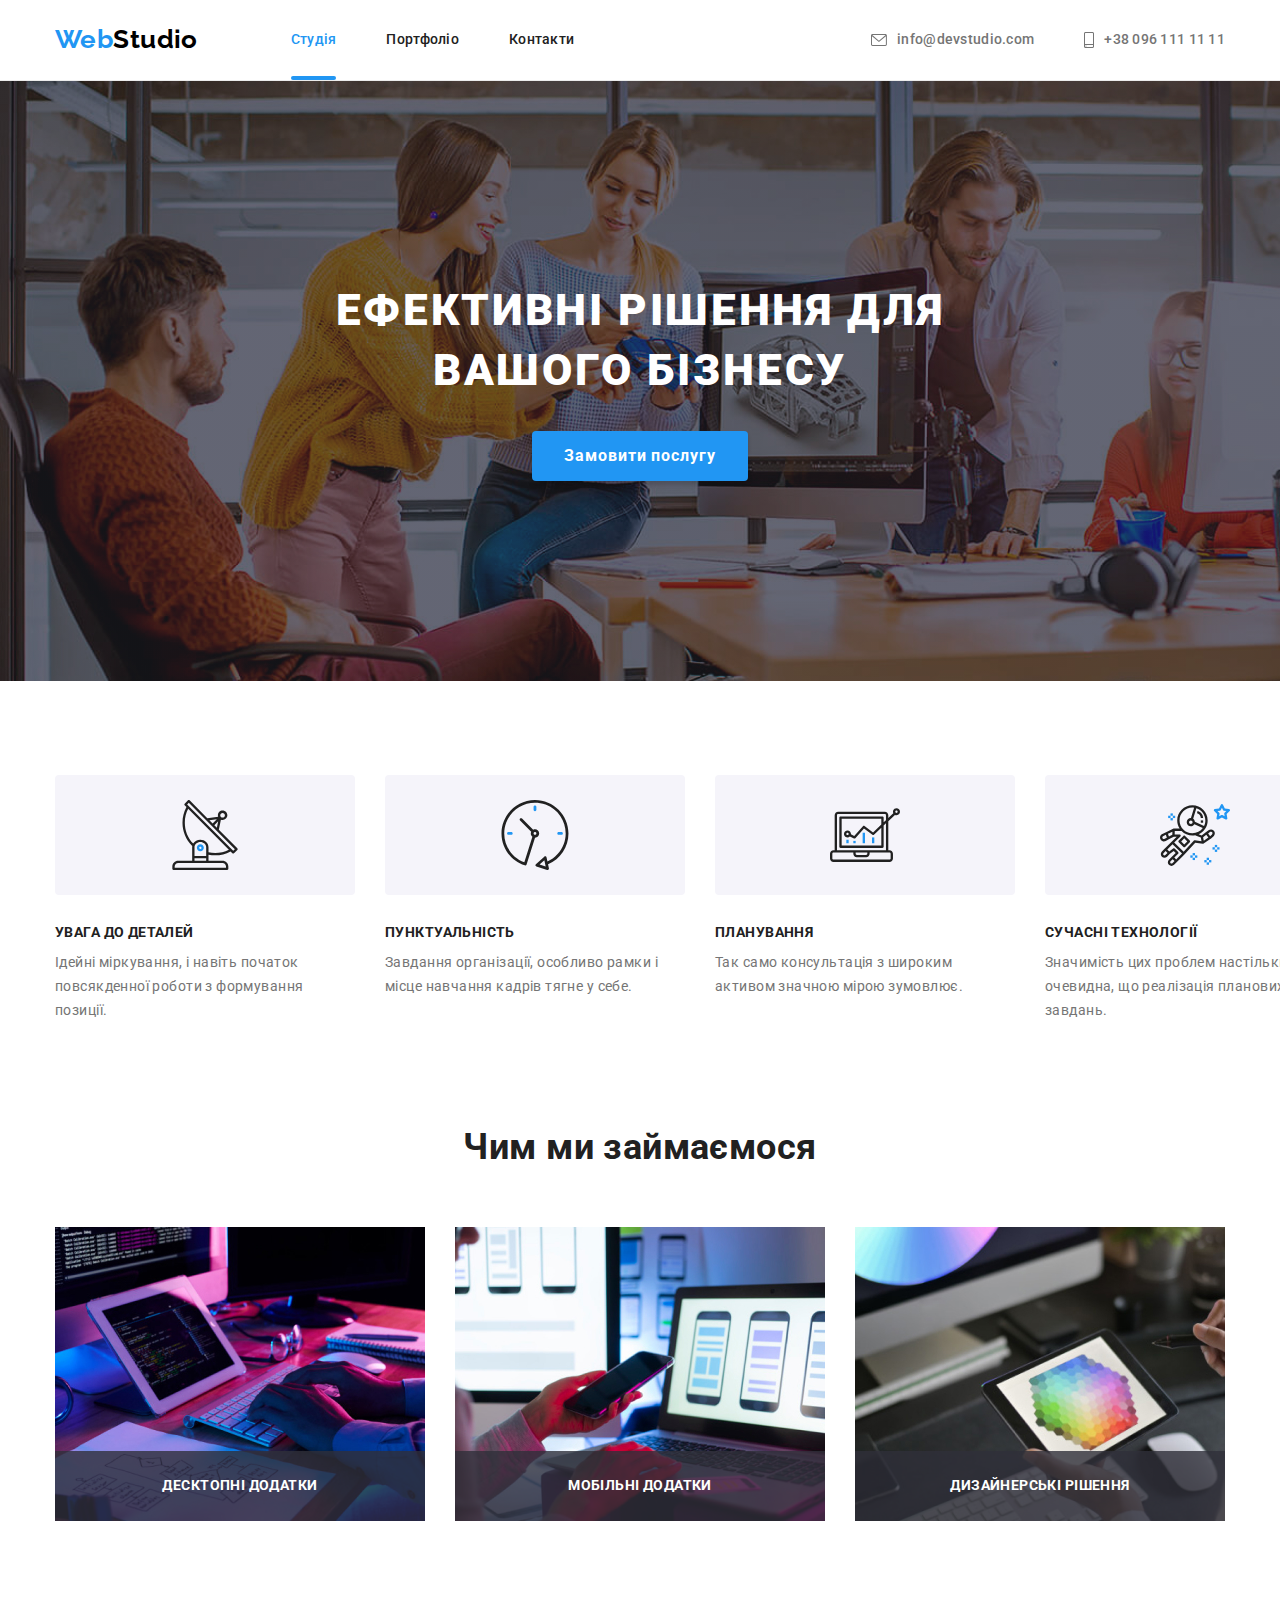
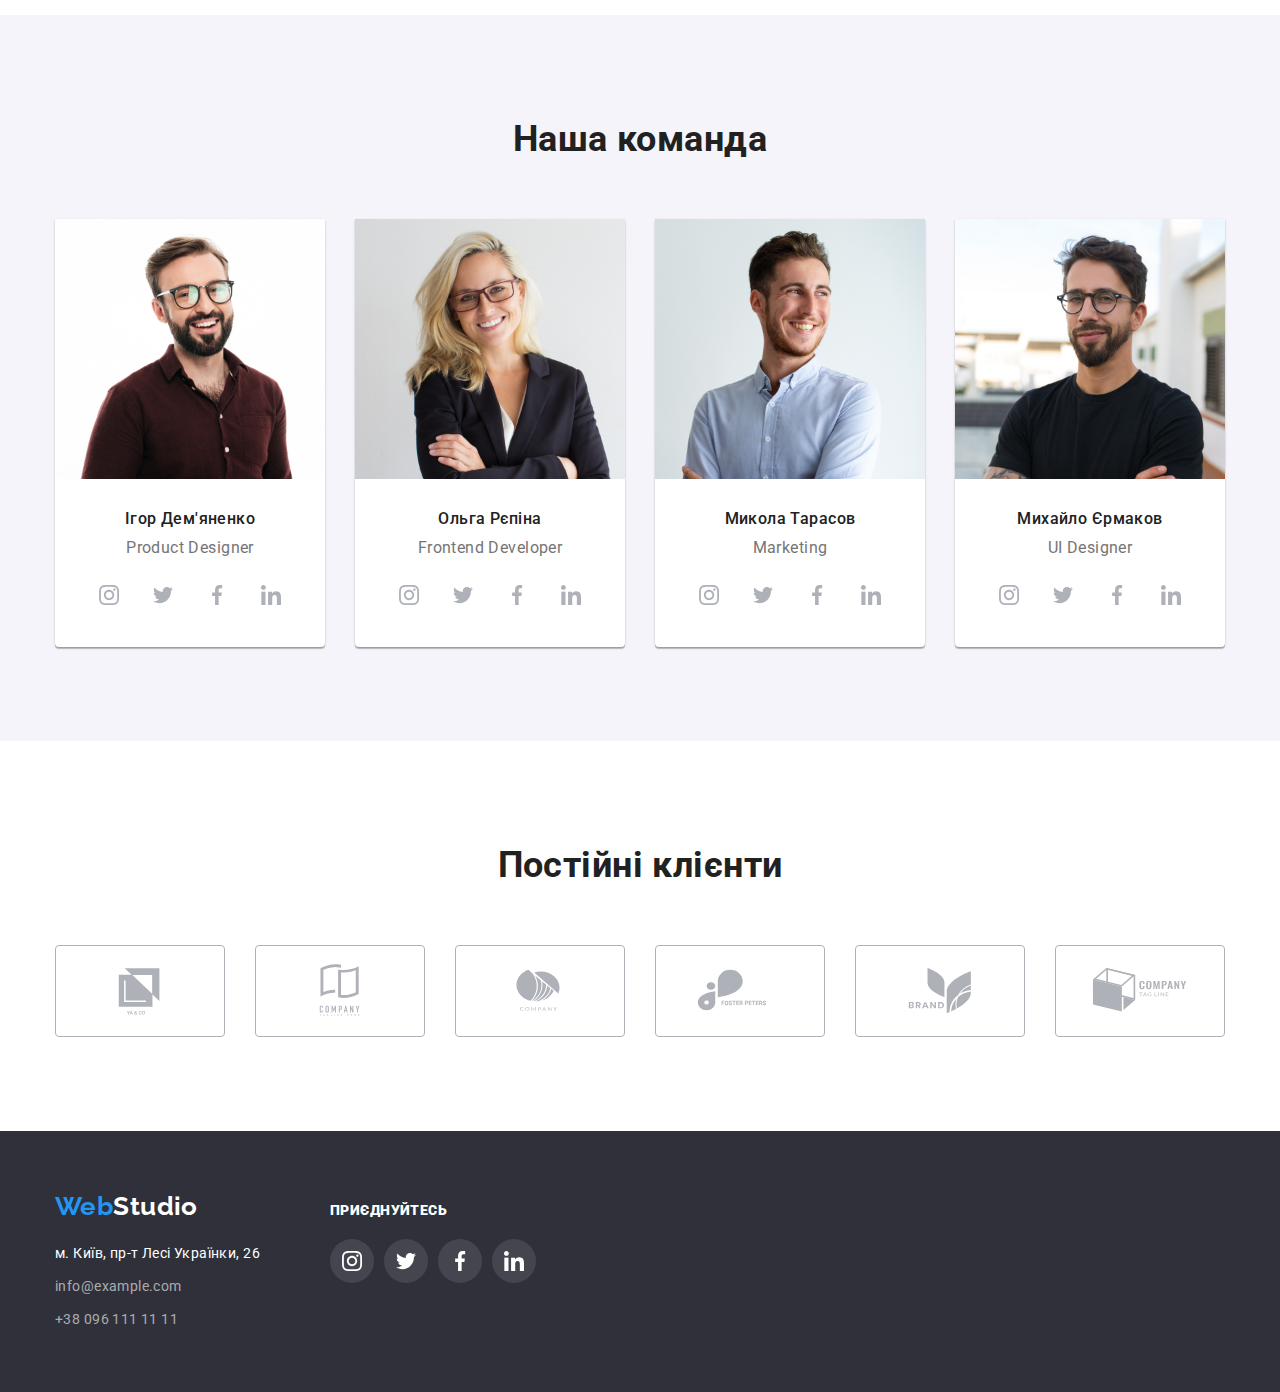
==== index.html @ af0c850f "What we do section" ====
<!DOCTYPE html>
<html lang="uk">
  <head>
    <meta charset="UTF-8" />
    <meta http-equiv="X-UA-Compatible" content="IE=edge" />
    <meta name="viewport" content="width=device-width, initial-scale=1.0" />
    <title>WebStudio</title>
    <link rel="preconnect" href="https://fonts.googleapis.com" />
    <link rel="preconnect" href="https://fonts.gstatic.com" crossorigin />
    <link
      href="https://fonts.googleapis.com/css2?family=Raleway:wght@700&family=Roboto:wght@400;500;700;900&display=swap"
      rel="stylesheet"
    />
    <link
      rel="stylesheet"
      href="https://cdn.jsdelivr.net/npm/modern-normalize@1.1.0/modern-normalize.min.css"
    />
    <link rel="stylesheet" href="css/styles.css" />
  </head>
  <body>
    <header class="header-info">
      <div class="container">
        <nav class="navigation">
          <a class="logotype" href="./index.html"
            ><span class="one-word-color">Web</span>Studio</a
          >
          <ul class="header-list">
            <li>
              <a class="header-navigation current" href="./index.html"
                >Студія</a
              >
            </li>
            <li>
              <a class="header-navigation" href="./portfolio.html">Портфоліо</a>
            </li>
            <li>
              <a class="header-navigation" href="#footer-link">Контакти</a>
            </li>
          </ul>
        </nav>
        <ul class="header-list-contact">
          <li>
            <a class="header-contact" href="mailto:info@devstudio.com">
              <svg class="envelope" width="16" height="12">
                <use href="./images/symbol-defs.svg#envelope"></use>
              </svg>
              info@devstudio.com</a
            >
          </li>
          <li>
            <a class="header-contact" href="tel:+380961111111">
              <svg class="smartphone" width="10" height="16">
                <use href="./images/symbol-defs.svg#smartphone"></use>
              </svg>
              +38 096 111 11 11</a
            >
          </li>
        </ul>
      </div>
    </header>
    <main>
      <section class="order-service">
        <div class="container order-service-text">
          <h1 class="main-title">Ефективні рішення для вашого бізнесу</h1>
          <button class="order-btn" type="button">Замовити послугу</button>
        </div>
      </section>
      <section class="section our-features">
        <div class="container">
          <h2 class="visually-hidden">Наші особливості</h2>
          <ul class="our-features-list">
            <li class="our-features-item">
              <div class="features-box">
                <svg weight="70" height="70">
                  <use href="./images/symbol-defs.svg#antenna"></use>
                </svg>
              </div>
              <h3 class="third-title-features">УВАГА ДО ДЕТАЛЕЙ</h3>
              <p class="text-our-features">
                Ідейні міркування, і навіть початок повсякденної роботи з
                формування позиції.
              </p>
            </li>
            <li class="our-features-item">
              <div class="features-box">
                <svg weight="70" height="70">
                  <use href="./images/symbol-defs.svg#clock"></use>
                </svg>
              </div>
              <h3 class="third-title-features">ПУНКТУАЛЬНІСТЬ</h3>
              <p class="text-our-features">
                Завдання організації, особливо рамки і місце навчання кадрів
                тягне у себе.
              </p>
            </li>
            <li class="our-features-item">
              <div class="features-box">
                <svg weight="70" height="70">
                  <use href="./images/symbol-defs.svg#diagram"></use>
                </svg>
              </div>
              <h3 class="third-title-features">ПЛАНУВАННЯ</h3>
              <p class="text-our-features">
                Так само консультація з широким активом значною мірою зумовлює.
              </p>
            </li>
            <li class="our-features-item">
              <div class="features-box">
                <svg weight="70" height="70">
                  <use href="./images/symbol-defs.svg#astronaut"></use>
                </svg>
              </div>
              <h3 class="third-title-features">СУЧАСНІ ТЕХНОЛОГІЇ</h3>
              <p class="text-our-features">
                Значимість цих проблем настільки очевидна, що реалізація
                планових завдань.
              </p>
            </li>
          </ul>
        </div>
      </section>
      <section class="section what-we-do">
        <div class="container">
          <h2 class="second-title-main">Чим ми займаємося</h2>
          <ul class="what-we-do-list">
            <li class="what-we-do-item">
              <img
                src="./images/whatwedo_1.jpg"
                alt="whatwedo_1"
                width="370"
                height="294"
              />
              <div class="we-do-label">
                <h3 class="we-do-text">Десктопні додатки</h3>
              </div>
            </li>
            <li class="what-we-do-item">
              <img
                src="./images/whatwedo_2.jpg"
                alt="whatwedo_2"
                width="370"
                height="294"
              />
              <div class="we-do-label">
                <h3 class="we-do-text">Мобільні додатки</h3>
              </div>
            </li>
            <li class="what-we-do-item">
              <img
                src="./images/whatwedo_3.jpg"
                alt="whatwedo_3"
                width="370"
                height="294"
              />
              <div class="we-do-label">
                <h3 class="we-do-text">Дизайнерські рішення</h3>
              </div>
            </li>
          </ul>
        </div>
      </section>
      <section class="section our-team">
        <div class="container">
          <h2 class="second-title-team">Наша команда</h2>
          <ul class="our-team-list">
            <li class="team-card">
              <img
                src="./images/igor.jpg"
                alt="igor_photo"
                width="270"
                height="260"
              />
              <div class="team-card-text">
                <h3 class="third-title-team">Ігор Дем'яненко</h3>
                <p class="team-position">Product Designer</p>
                <ul class="social-links-list">
                  <li>
                    <a
                      href="https://www.instagram.com"
                      class="social-links"
                      target="_blank"
                    >
                      <svg class="social-icon" wheight="20" height="20">
                        <use href="./images/symbol-defs.svg#instagram"></use>
                      </svg>
                    </a>
                  </li>
                  <li>
                    <a
                      href="https://www.twitter.com"
                      class="social-links"
                      target="_blank"
                    >
                      <svg class="social-icon" wheight="20" height="20">
                        <use href="./images/symbol-defs.svg#twitter"></use>
                      </svg>
                    </a>
                  </li>
                  <li>
                    <a
                      href="https://www.facebook.com"
                      class="social-links"
                      target="_blank"
                    >
                      <svg class="social-icon" wheight="20" height="20">
                        <use href="./images/symbol-defs.svg#facebook"></use>
                      </svg>
                    </a>
                  </li>
                  <li>
                    <a
                      href="https://www.linkedin.com"
                      class="social-links"
                      target="_blank"
                    >
                      <svg class="social-icon" wheight="20" height="20">
                        <use href="./images/symbol-defs.svg#linkedin"></use>
                      </svg>
                    </a>
                  </li>
                </ul>
              </div>
            </li>
            <li class="team-card">
              <img
                src="./images/olga.jpg"
                alt="olga_photo"
                width="270"
                height="260"
              />
              <div class="team-card-text">
                <h3 class="third-title-team">Ольга Рєпіна</h3>
                <p class="team-position">Frontend Developer</p>
                <ul class="social-links-list">
                  <li>
                    <a
                      href="https://www.instagram.com"
                      class="social-links"
                      target="_blank"
                    >
                      <svg class="social-icon" wheight="20" height="20">
                        <use href="./images/symbol-defs.svg#instagram"></use>
                      </svg>
                    </a>
                  </li>
                  <li>
                    <a
                      href="https://www.twitter.com"
                      class="social-links"
                      target="_blank"
                    >
                      <svg class="social-icon" wheight="20" height="20">
                        <use href="./images/symbol-defs.svg#twitter"></use>
                      </svg>
                    </a>
                  </li>
                  <li>
                    <a
                      href="https://www.facebook.com"
                      class="social-links"
                      target="_blank"
                    >
                      <svg class="social-icon" wheight="20" height="20">
                        <use href="./images/symbol-defs.svg#facebook"></use>
                      </svg>
                    </a>
                  </li>
                  <li>
                    <a
                      href="https://www.linkedin.com"
                      class="social-links"
                      target="_blank"
                    >
                      <svg class="social-icon" wheight="20" height="20">
                        <use href="./images/symbol-defs.svg#linkedin"></use>
                      </svg>
                    </a>
                  </li>
                </ul>
              </div>
            </li>
            <li class="team-card">
              <img
                src="./images/mukola.jpg"
                alt="mukola_photo"
                width="270"
                height="260"
              />
              <div class="team-card-text">
                <h3 class="third-title-team">Микола Тарасов</h3>
                <p class="team-position">Marketing</p>
                <ul class="social-links-list">
                  <li>
                    <a
                      href="https://www.instagram.com"
                      class="social-links"
                      target="_blank"
                    >
                      <svg class="social-icon" wheight="20" height="20">
                        <use href="./images/symbol-defs.svg#instagram"></use>
                      </svg>
                    </a>
                  </li>
                  <li>
                    <a
                      href="https://www.twitter.com"
                      class="social-links"
                      target="_blank"
                    >
                      <svg class="social-icon" wheight="20" height="20">
                        <use href="./images/symbol-defs.svg#twitter"></use>
                      </svg>
                    </a>
                  </li>
                  <li>
                    <a
                      href="https://www.facebook.com"
                      class="social-links"
                      target="_blank"
                    >
                      <svg class="social-icon" wheight="20" height="20">
                        <use href="./images/symbol-defs.svg#facebook"></use>
                      </svg>
                    </a>
                  </li>
                  <li>
                    <a
                      href="https://www.linkedin.com"
                      class="social-links"
                      target="_blank"
                    >
                      <svg class="social-icon" wheight="20" height="20">
                        <use href="./images/symbol-defs.svg#linkedin"></use>
                      </svg>
                    </a>
                  </li>
                </ul>
              </div>
            </li>
            <li class="team-card">
              <img
                src="./images/michael.jpg"
                alt="michael_photo"
                width="270"
                height="260"
              />
              <div class="team-card-text">
                <h3 class="third-title-team">Михайло Єрмаков</h3>
                <p class="team-position">UI Designer</p>
                <ul class="social-links-list">
                  <li>
                    <a
                      href="https://www.instagram.com"
                      class="social-links"
                      target="_blank"
                    >
                      <svg class="social-icon" wheight="20" height="20">
                        <use href="./images/symbol-defs.svg#instagram"></use>
                      </svg>
                    </a>
                  </li>
                  <li>
                    <a
                      href="https://www.twitter.com"
                      class="social-links"
                      target="_blank"
                    >
                      <svg class="social-icon" wheight="20" height="20">
                        <use href="./images/symbol-defs.svg#twitter"></use>
                      </svg>
                    </a>
                  </li>
                  <li>
                    <a
                      href="https://www.facebook.com"
                      class="social-links"
                      target="_blank"
                    >
                      <svg class="social-icon" wheight="20" height="20">
                        <use href="./images/symbol-defs.svg#facebook"></use>
                      </svg>
                    </a>
                  </li>
                  <li>
                    <a
                      href="https://www.linkedin.com"
                      class="social-links"
                      target="_blank"
                    >
                      <svg class="social-icon" wheight="20" height="20">
                        <use href="./images/symbol-defs.svg#linkedin"></use>
                      </svg>
                    </a>
                  </li>
                </ul>
              </div>
            </li>
          </ul>
        </div>
      </section>
      <section class="section our-customers">
        <div class="container">
          <h2 class="title-customers">Постійні клієнти</h2>
          <ul class="customers-list">
            <li class="customer-item">
              <a href="" class="customer-link">
                <svg class="customer-icon" width="106" height="60">
                  <use href="./images/symbol-defs.svg#customer1"></use>
                </svg>
              </a>
            </li>
            <li class="customer-item">
              <a href="" class="customer-link">
                <svg class="customer-icon" width="106" height="60">
                  <use href="./images/symbol-defs.svg#customer2"></use>
                </svg>
              </a>
            </li>
            <li class="customer-item">
              <a href="" class="customer-link">
                <svg class="customer-icon" width="106" height="60">
                  <use href="./images/symbol-defs.svg#customer3"></use>
                </svg>
              </a>
            </li>
            <li class="customer-item">
              <a href="" class="customer-link">
                <svg class="customer-icon" width="106" height="60">
                  <use href="./images/symbol-defs.svg#customer4"></use>
                </svg>
              </a>
            </li>
            <li class="customer-item">
              <a href="" class="customer-link">
                <svg class="customer-icon" width="106" height="60">
                  <use href="./images/symbol-defs.svg#customer5"></use>
                </svg>
              </a>
            </li>
            <li class="customer-item">
              <a href="" class="customer-link">
                <svg class="customer-icon" width="106" height="60">
                  <use href="./images/symbol-defs.svg#customer6"></use>
                </svg>
              </a>
            </li>
          </ul>
        </div>
      </section>
    </main>
    <footer id="footer-link" class="page-footer">
      <div class="container">
        <div class="footer-text">
          <a class="studio-logo-footer" href="./index.html"
            ><span class="one-word-color">Web</span>Studio</a
          >
          <ul class="footer-list">
            <li class="footer-item">
              <address class="studio-address">
                <a
                  class="address-link"
                  href="https://goo.gl/maps/CPtrU1FHBa2aNyZL9"
                  target="_blank"
                  rel="noopener noreferrer nofollow"
                  >м. Київ, пр-т Лесі Українки, 26</a
                >
              </address>
            </li>
            <li class="footer-item">
              <a class="footer-contact" href="mailto:info@example.com"
                >info@example.com</a
              >
            </li>
            <li class="footer-item">
              <a class="footer-contact" href="tel:+380961111111"
                >+38 096 111 11 11</a
              >
            </li>
          </ul>
        </div>
        <div class="footer-social">
          <span class="footer-title"><b>приєднуйтесь</b></span>
          <ul class="footer-social-list">
            <li>
              <a
                href="https://www.instagram.com"
                class="social-links"
                target="_blank"
              >
                <svg class="social-icon-footer" wheight="20" height="20">
                  <use href="./images/symbol-defs.svg#instagram"></use>
                </svg>
              </a>
            </li>
            <li>
              <a
                href="https://www.twitter.com"
                class="social-links"
                target="_blank"
              >
                <svg class="social-icon-footer" wheight="20" height="20">
                  <use href="./images/symbol-defs.svg#twitter"></use>
                </svg>
              </a>
            </li>
            <li>
              <a
                href="https://www.facebook.com"
                class="social-links"
                target="_blank"
              >
                <svg class="social-icon-footer" wheight="20" height="20">
                  <use href="./images/symbol-defs.svg#facebook"></use>
                </svg>
              </a>
            </li>
            <li>
              <a
                href="https://www.linkedin.com"
                class="social-links"
                target="_blank"
              >
                <svg class="social-icon-footer" wheight="20" height="20">
                  <use href="./images/symbol-defs.svg#linkedin"></use>
                </svg>
              </a>
            </li>
          </ul>
        </div>
      </div>
    </footer>
  </body>
</html>
---- css/styles.css ----
:root {
  --primary-font: "Roboto", sans-serif;
  --secondary-font: "Raleway", sans-serif;
  --font-weight-stnd: 500;
  --font-weight-bold: 700;
  --font-weight-maxbold: 900;
  --stnd-letter-spacing: 0.03em;
  --stnd-font-size: 14px;
  --font-size-big: 16px;
  --text-color: #757575;
  --second-text-color: #212121;
  --main-color: #ffffff;
  --secondary-color: #2f303a;
  --accent-color: #2196f3;
  --dark-logo-color: #000;
  --transparency-color: rgba(255, 255, 255, 0.6);
  --alternative-bakcground-color: #f5f4fa;
}
/*BODY AND GENERAL RULES*/
body {
  font-family: var(--primary-font);
  font-size: var(--stnd-font-size);
  letter-spacing: var(--stnd-letter-spacing);
  color: var(--text-color);
}
h1,
h2,
h3,
p {
  margin-top: 0;
  margin-bottom: 0;
}
img {
  display: block;
  max-width: 100%;
  height: auto;
}
a {
  text-decoration: none;
}
ul,
ol {
  margin-top: 0;
  margin-bottom: 0;
  padding-left: 0;
  list-style: none;
}
.visually-hidden {
  position: absolute;
  white-space: nowrap;
  width: 1px;
  height: 1px;
  overflow: hidden;
  border: 0;
  padding: 0;
  clip: rect(0 0 0 0);
  clip-path: inset(50%);
  margin: -1px;
}
.container {
  margin-right: auto;
  margin-left: auto;
  width: 1200px;
  padding-left: 15px;
  padding-right: 15px;
}
.section {
  padding-top: 94px;
  padding-bottom: 94px;
}
/* HEADER */
.header-info {
  border-bottom: 1px solid #ececec;
}
.header-info > .container {
  display: flex;
  align-items: center;
}
.navigation {
  display: flex;
  align-items: center;
  margin-right: auto;
}
.header-list {
  margin-left: auto;
  display: flex;
  gap: 50px;
}
.logotype {
  margin-right: 93px;
  padding-top: 24px;
  padding-bottom: 25px;
  font-family: var(--secondary-font);
  font-style: normal;
  font-weight: var(--font-weight-bold);
  font-size: 26px;
  line-height: 1.19;
  color: var(--dark-logo-color);
}
.header-navigation {
  position: relative;
  font-style: normal;
  font-weight: var(--font-weight-stnd);
  line-height: 1.14;
  letter-spacing: 0.02em;
  color: var(--second-text-color);

  transition: color 250ms cubic-bezier(0.4, 0, 0.2, 1);
}
.header-navigation::after,
.header-navigation::after {
  margin-top: 28px;
  position: absolute;
  display: block;
  content: "";
  width: 100%;
  height: 4px;
  background-color: var(--accent-color);
  border-radius: 2px;
  scale: 0;
  transition: scale 250ms cubic-bezier(0.4, 0, 0.2, 1);
}
.header-navigation:hover::after,
.header-navigation:focus::after {
  margin-top: 28px;
  position: absolute;
  display: block;
  content: "";
  width: 100%;
  height: 4px;
  background-color: var(--accent-color);
  border-radius: 2px;
  scale: 1;
}
.header-navigation:hover,
.header-navigation:focus {
  color: var(--accent-color);
}
.current {
  color: var(--accent-color);
}
.current::after {
  margin-top: 28px;
  position: absolute;
  display: block;
  content: "";
  width: 100%;
  height: 4px;
  background-color: var(--accent-color);
  border-radius: 2px;
  scale: 1;
}
.header-list-contact {
  display: flex;
  gap: 50px;
}
.header-contact {
  display: flex;
  align-items: center;
  font-style: normal;
  font-weight: var(--font-weight-stnd);
  line-height: 1.14;
  letter-spacing: 0.02em;
  color: var(--text-color);
  transition: color 250ms cubic-bezier(0.4, 0, 0.2, 1);
}
.envelope {
  margin-right: 10px;
  fill: currentColor;
}
.smartphone {
  margin-right: 10px;
  fill: currentColor;
}
.header-contact:hover,
.header-contact:focus {
  color: var(--accent-color);
}
/* FOOTER */
.page-footer {
  background-color: var(--secondary-color);
  padding-top: 60px;
  padding-bottom: 60px;
}
.page-footer .container {
  display: flex;
  align-items: baseline;
}
.studio-logo-footer {
  display: inline-block;
  margin-bottom: 20px;
  font-family: var(--secondary-font);
  font-style: normal;
  font-weight: var(--font-weight-bold);
  font-size: 26px;
  line-height: 1.19;
  color: var(--main-color);
}
.one-word-color {
  color: var(--accent-color);
}
.footer-item:nth-child(-n + 2) {
  margin-bottom: 9px;
}
.studio-address,
.address-link {
  font-style: normal;
  line-height: 1.71;
  color: var(--main-color);
}
.footer-contact {
  font-style: normal;
  line-height: 1.71;
  letter-spacing: var(--stnd-letter-spacing);
  color: var(--transparency-color);
}
.footer-contact:hover,
.footer-contact:focus {
  color: var(--accent-color);
}
.footer-text {
  margin-right: 70px;
}
.footer-title {
  display: inline-block;
  font-weight: var(--font-weight-bold);
  font-size: var(--stnd-font-size);
  line-height: 1.14;
  text-transform: uppercase;
  color: var(--main-color);
  margin-bottom: 20px;
}
.footer-social-list {
  display: flex;
  gap: 10px;
}
.footer-social-list .social-links {
  display: flex;
  align-items: center;
  border-radius: 50%;
  width: 44px;
  height: 44px;
  background-color: rgba(255, 255, 255, 0.1);

  transition: background-color 250ms cubic-bezier(0.4, 0, 0.2, 1);
}
.footer-social-list .social-links:hover,
.footer-social-list .social-links:focus {
  background-color: var(--accent-color);
}
.social-icon-footer {
  fill: var(--main-color);
}
/*MAIN PAGE*/
.order-service {
  max-width: 1600px;
  margin-left: auto;
  margin-right: auto;
  background-color: var(--secondary-color);
  background-image: linear-gradient(
      rgba(47, 48, 58, 0.4),
      rgba(47, 48, 58, 0.4)
    ),
    url(../images/our-services-background.jpg);
  background-repeat: no-repeat;
  background-size: cover;
}
.order-service {
  padding: 200px 0;
  text-align: center;
}
.main-title {
  width: 696px;
  margin-left: auto;
  margin-right: auto;
  margin-bottom: 30px;
  text-align: center;
  font-weight: var(--font-weight-maxbold);
  font-size: 44px;
  line-height: 1.36;
  text-align: center;
  letter-spacing: 0.06em;
  text-transform: uppercase;
  color: var(--main-color);
}
.order-btn {
  padding: 10px 32px;
  box-shadow: 0px 4px 4px rgba(0, 0, 0, 0.15);
  border-radius: 4px;
  font-weight: var(--font-weight-bold);
  font-size: var(--font-size-big);
  line-height: 1.9;
  letter-spacing: 0.06em;
  background-color: var(--accent-color);
  color: var(--main-color);
  cursor: pointer;
  border: none;
}
.order-btn:active {
  background: #188ce8;
}
/* OUR FEATURES SECTION */
.features-box {
  height: 120px;
  background-color: var(--alternative-bakcground-color);
  border-radius: 4px;
  display: flex;
  align-items: center;
  margin-bottom: 30px;
}
.our-features-list {
  display: flex;
  justify-content: space-between;
  gap: 30px;
}
.our-features-item {
  flex-basis: calc((100% - 90px) / 4);
}
.second-title-main {
  margin-bottom: 50px;
  font-weight: var(--font-weight-bold);
  font-size: 36px;
  line-height: 1.67;
  text-align: center;
  color: var(--second-text-color);
}
.third-title-features {
  margin-bottom: 10px;
  font-weight: var(--font-weight-bold);
  font-size: var(--stnd-font-size);
  line-height: 1.14;
  text-transform: uppercase;
  color: var(--second-text-color);
}
.text-our-features {
  line-height: 1.71;
}
/* WHAT WE DO SECTION */
.what-we-do {
  padding-top: 0;
}
.what-we-do-list {
  display: flex;
  gap: 30px;
}
.what-we-do-item {
  position: relative;
}
.we-do-label {
  display: flex;
  justify-content: center;
  align-items: center;
  width: 100%;
  background-color: rgba(47, 48, 58, 0.8);
  position: absolute;
  bottom: 0;
  left: 0;
}
.we-do-text {
  margin: 27px auto;
  color: var(--main-color);
  font-weight: var(--font-weight-bold);
  font-size: var(--stnd-font-size);
  line-height: 1.14;
  letter-spacing: 0.03em;
  text-transform: uppercase;
}
/* OUR TEAM SECTION */
.our-team {
  background-color: var(--alternative-bakcground-color);
}
.second-title-team {
  margin-bottom: 50px;
  font-weight: var(--font-weight-bold);
  font-size: 36px;
  line-height: 1.67;
  text-align: center;
  color: var(--second-text-color);
}
.our-team-list {
  display: flex;
  gap: 30px;
}
.team-card {
  width: 270px;
  background-color: var(--main-color);
  box-shadow: 0px 1px 3px rgba(0, 0, 0, 0.12), 0px 1px 1px rgba(0, 0, 0, 0.14),
    0px 2px 1px rgba(0, 0, 0, 0.2);
  border-radius: 0px 0px 4px 4px;
}
.team-card-text {
  padding-top: 30px;
  padding-bottom: 30px;
}
.third-title-team {
  margin-bottom: 10px;
  font-weight: var(--font-weight-stnd);
  font-size: var(--font-size-big);
  line-height: 1.19;
  text-align: center;
  color: var(--second-text-color);
}
.team-position {
  font-size: var(--font-size-big);
  line-height: 1.19;
  text-align: center;
  margin-bottom: 16px;
}
.social-links-list {
  display: flex;
  justify-content: center;
  gap: 10px;
}
.social-links {
  display: flex;
  align-items: center;
  border-radius: 50%;
  width: 44px;
  height: 44px;
  transition: background-color 250ms cubic-bezier(0.4, 0, 0.2, 1);
}
.social-icon {
  fill: #afb1b8;
}
.social-links:hover,
.social-links:focus {
  background-color: var(--accent-color);
}
.social-links:hover .social-icon,
.social-links:focus .social-icon {
  fill: var(--main-color);
}
/* OUR-CUSTOMERS */
.title-customers {
  margin-bottom: 50px;
  font-weight: var(--font-weight-bold);
  font-size: 36px;
  line-height: 1.67;
  text-align: center;
  color: var(--second-text-color);
}
.customers-list {
  display: flex;
  gap: 30px;
}
.customer-item {
  flex-basis: calc((100%-150px) / 6);
}
.customer-link {
  display: flex;
  justify-content: center;
  align-items: center;
  width: 170px;
  height: 92px;
  border: 1px solid #afb1b8;
  border-radius: 4px;
}
.customer-icon {
  fill: #afb1b8;
}
.customer-link:hover .customer-icon,
.customer-link:focus .customer-icon {
  fill: var(--accent-color);
}
.customer-link:hover,
.customer-link:focus {
  border-color: var(--accent-color);
}
/* PORTFOLIO PAGE */
.portfolio-nav-list {
  margin-bottom: 50px;
  display: flex;
  justify-content: center;
  gap: 8px;
}
.portfolio-button {
  padding: 6px 22px;
  font-family: var(--primary-font);
  font-style: normal;
  font-weight: var(--font-weight-stnd);
  font-size: var(--font-size-big);
  line-height: 26px;
  text-align: center;
  border: none;
  border-radius: 4px;
  transition: color 250ms cubic-bezier(0.4, 0, 0.2, 1),
    background-color 250ms cubic-bezier(0.4, 0, 0.2, 1),
    box-shadow 250ms cubic-bezier(0.4, 0, 0.2, 1);
}
.portfolio-button:hover,
.portfolio-button:focus {
  background-color: var(--accent-color);
  color: var(--main-color);
  cursor: pointer;
  box-shadow: 0px 3px 1px rgba(0, 0, 0, 0.1), 0px 1px 2px rgba(0, 0, 0, 0.08),
    0px 2px 2px rgba(0, 0, 0, 0.12);
}
.portfolio-card-list {
  display: flex;
  justify-content: flex-start;
  flex-wrap: wrap;
  gap: 30px;
}
.portfolio-card-link {
  display: block;
  transition: box-shadow 250ms cubic-bezier(0.4, 0, 0.2, 1);
}
.portfolio-card-link:hover,
.portfolio-card-link:focus {
  box-shadow: 0px 1px 1px rgba(0, 0, 0, 0.12), 0px 4px 4px rgba(0, 0, 0, 0.06),
    1px 4px 6px rgba(0, 0, 0, 0.16);
}
.portfolio-card {
  width: 370px;
  background-color: var(--main-color);
}
.portfolio-card-position {
  border-bottom: 1px solid #eeeeee;
  border-left: 1px solid #eeeeee;
  border-right: 1px solid #eeeeee;
  padding: 20px 24px;
  padding: 20px 24px;
}
.portfolio-title {
  margin-bottom: 4px;
  font-weight: var(--font-weight-bold);
  font-size: 18px;
  line-height: 2;
  letter-spacing: 0.06em;
  color: var(--second-text-color);
}
.portfolio-text {
  color: var(--text-color);
  font-size: var(--font-size-big);
  line-height: 1.9;
  letter-spacing: var(--stnd-letter-spacing);
}
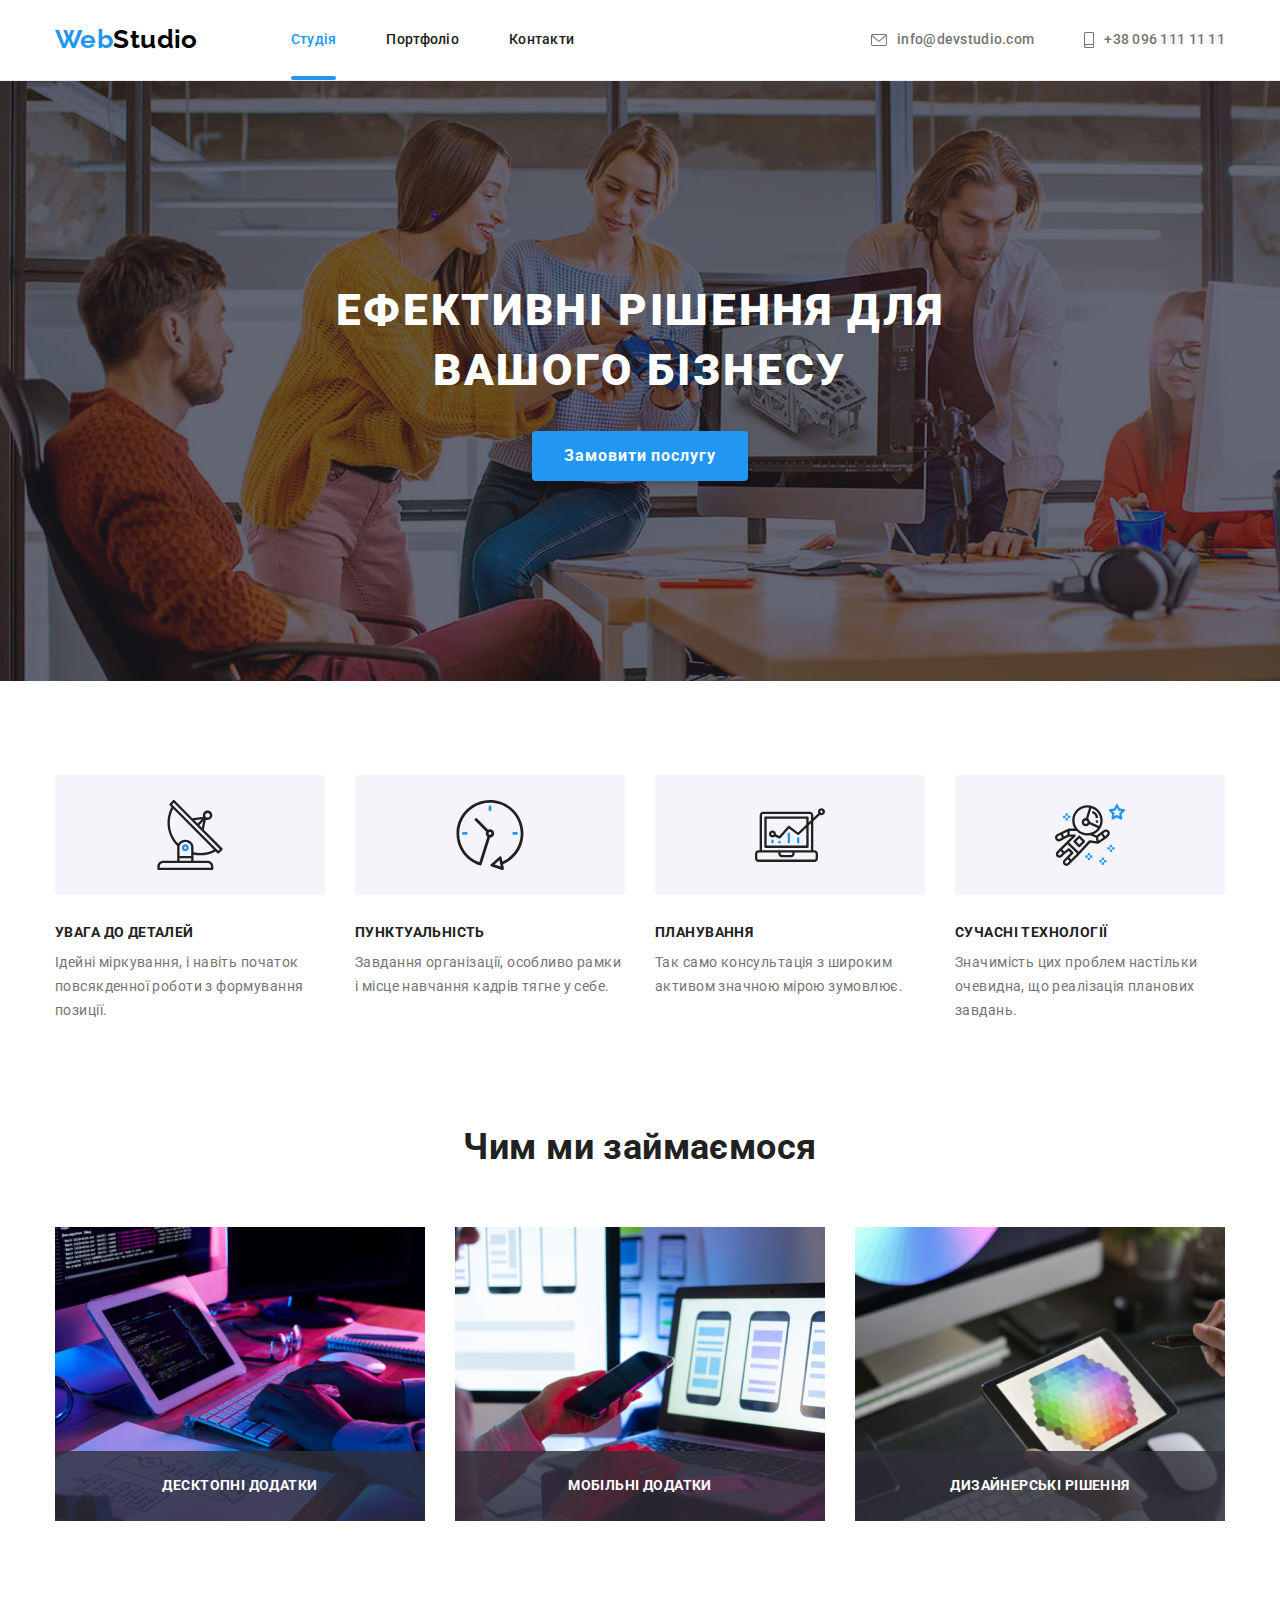
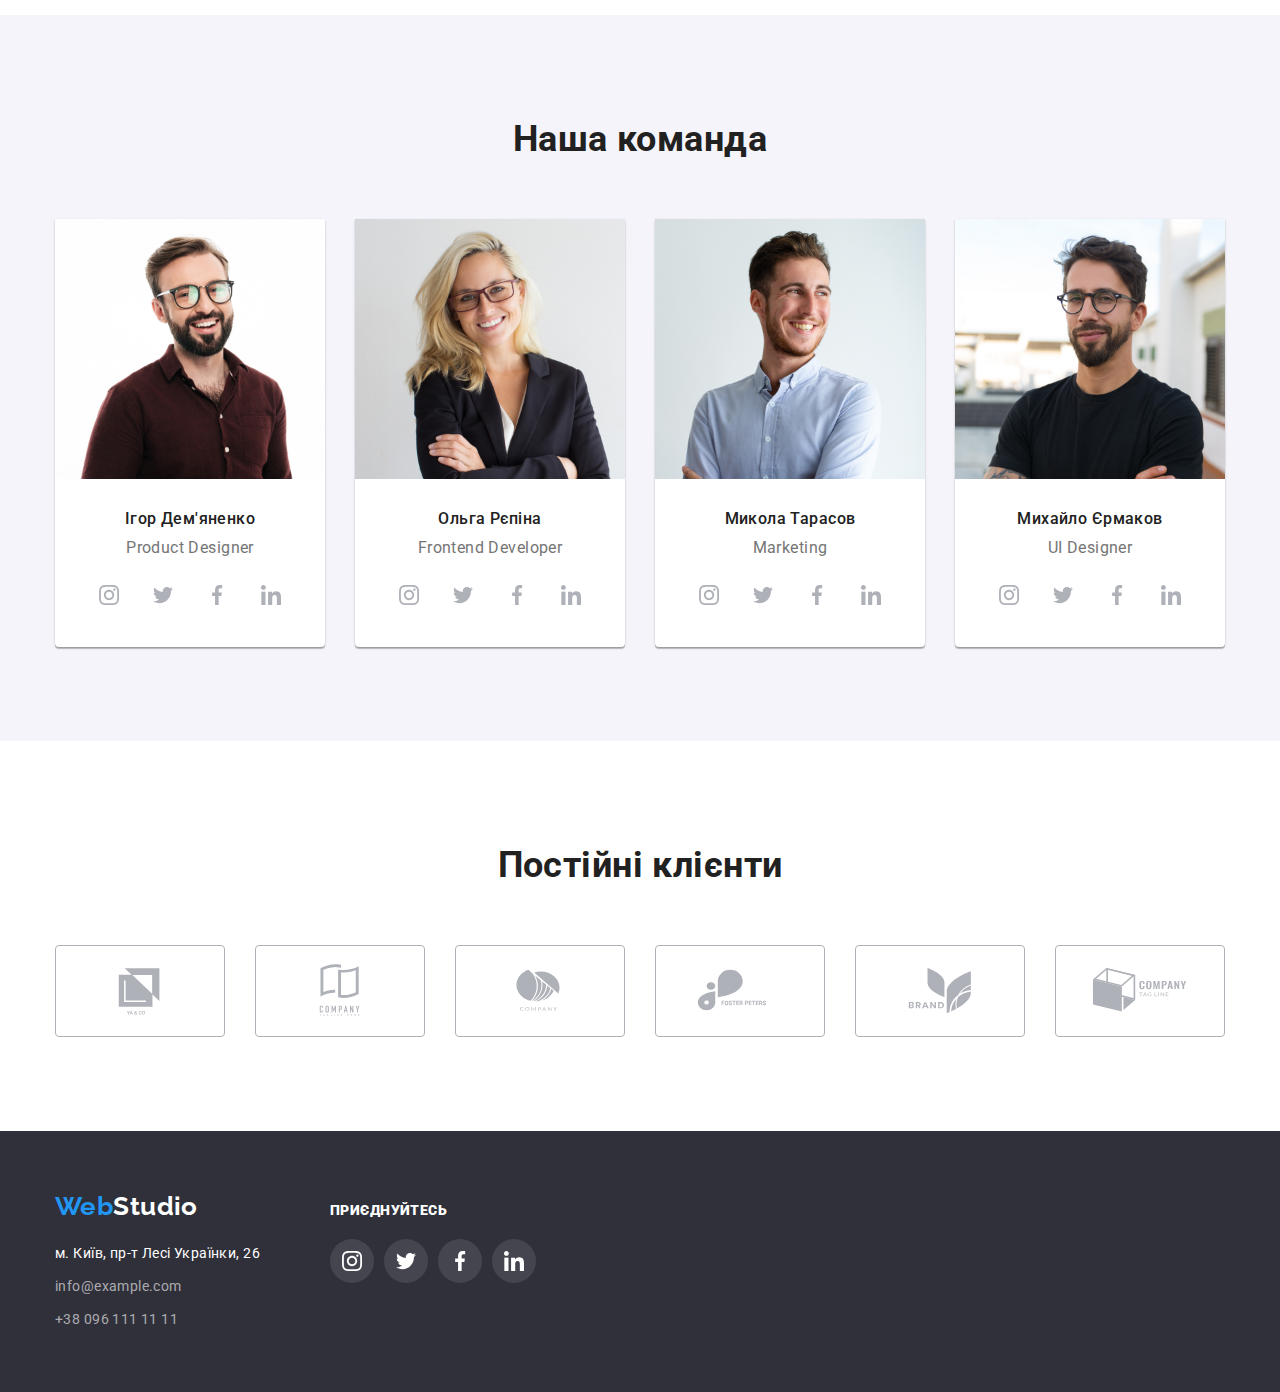
==== commit a472f0e0: "1" ====
--- a/index.html
+++ b/index.html
@@ -1,533 +1,520 @@
 <!DOCTYPE html>
 <html lang="uk">
-  <head>
-    <meta charset="UTF-8" />
-    <meta http-equiv="X-UA-Compatible" content="IE=edge" />
-    <meta name="viewport" content="width=device-width, initial-scale=1.0" />
-    <title>WebStudio</title>
-    <link rel="preconnect" href="https://fonts.googleapis.com" />
-    <link rel="preconnect" href="https://fonts.gstatic.com" crossorigin />
-    <link
-      href="https://fonts.googleapis.com/css2?family=Raleway:wght@700&family=Roboto:wght@400;500;700;900&display=swap"
-      rel="stylesheet"
-    />
-    <link
-      rel="stylesheet"
-      href="https://cdn.jsdelivr.net/npm/modern-normalize@1.1.0/modern-normalize.min.css"
-    />
-    <link rel="stylesheet" href="css/styles.css" />
-  </head>
-  <body>
-    <header class="header-info">
-      <div class="container">
-        <nav class="navigation">
-          <a class="logotype" href="./index.html"
-            ><span class="one-word-color">Web</span>Studio</a
-          >
-          <ul class="header-list">
-            <li>
-              <a class="header-navigation current" href="./index.html"
-                >Студія</a
-              >
-            </li>
-            <li>
-              <a class="header-navigation" href="./portfolio.html">Портфоліо</a>
-            </li>
-            <li>
-              <a class="header-navigation" href="#footer-link">Контакти</a>
-            </li>
-          </ul>
-        </nav>
-        <ul class="header-list-contact">
-          <li>
-            <a class="header-contact" href="mailto:info@devstudio.com">
-              <svg class="envelope" width="16" height="12">
-                <use href="./images/symbol-defs.svg#envelope"></use>
-              </svg>
-              info@devstudio.com</a
-            >
-          </li>
-          <li>
-            <a class="header-contact" href="tel:+380961111111">
-              <svg class="smartphone" width="10" height="16">
-                <use href="./images/symbol-defs.svg#smartphone"></use>
-              </svg>
-              +38 096 111 11 11</a
-            >
-          </li>
-        </ul>
-      </div>
-    </header>
-    <main>
-      <section class="order-service">
-        <div class="container order-service-text">
-          <h1 class="main-title">Ефективні рішення для вашого бізнесу</h1>
-          <button class="order-btn" type="button">Замовити послугу</button>
-        </div>
-      </section>
-      <section class="section our-features">
-        <div class="container">
-          <h2 class="visually-hidden">Наші особливості</h2>
-          <ul class="our-features-list">
-            <li class="our-features-item">
-              <div class="features-box">
-                <svg weight="70" height="70">
-                  <use href="./images/symbol-defs.svg#antenna"></use>
-                </svg>
-              </div>
-              <h3 class="third-title-features">УВАГА ДО ДЕТАЛЕЙ</h3>
-              <p class="text-our-features">
-                Ідейні міркування, і навіть початок повсякденної роботи з
-                формування позиції.
-              </p>
-            </li>
-            <li class="our-features-item">
-              <div class="features-box">
-                <svg weight="70" height="70">
-                  <use href="./images/symbol-defs.svg#clock"></use>
-                </svg>
-              </div>
-              <h3 class="third-title-features">ПУНКТУАЛЬНІСТЬ</h3>
-              <p class="text-our-features">
-                Завдання організації, особливо рамки і місце навчання кадрів
-                тягне у себе.
-              </p>
-            </li>
-            <li class="our-features-item">
-              <div class="features-box">
-                <svg weight="70" height="70">
-                  <use href="./images/symbol-defs.svg#diagram"></use>
-                </svg>
-              </div>
-              <h3 class="third-title-features">ПЛАНУВАННЯ</h3>
-              <p class="text-our-features">
-                Так само консультація з широким активом значною мірою зумовлює.
-              </p>
-            </li>
-            <li class="our-features-item">
-              <div class="features-box">
-                <svg weight="70" height="70">
-                  <use href="./images/symbol-defs.svg#astronaut"></use>
-                </svg>
-              </div>
-              <h3 class="third-title-features">СУЧАСНІ ТЕХНОЛОГІЇ</h3>
-              <p class="text-our-features">
-                Значимість цих проблем настільки очевидна, що реалізація
-                планових завдань.
-              </p>
-            </li>
-          </ul>
-        </div>
-      </section>
-      <section class="section what-we-do">
-        <div class="container">
-          <h2 class="second-title-main">Чим ми займаємося</h2>
-          <ul class="what-we-do-list">
-            <li class="what-we-do-item">
-              <img
-                src="./images/whatwedo_1.jpg"
-                alt="whatwedo_1"
-                width="370"
-                height="294"
-              />
-              <div class="we-do-label">
-                <h3 class="we-do-text">Десктопні додатки</h3>
-              </div>
-            </li>
-            <li class="what-we-do-item">
-              <img
-                src="./images/whatwedo_2.jpg"
-                alt="whatwedo_2"
-                width="370"
-                height="294"
-              />
-              <div class="we-do-label">
-                <h3 class="we-do-text">Мобільні додатки</h3>
-              </div>
-            </li>
-            <li class="what-we-do-item">
-              <img
-                src="./images/whatwedo_3.jpg"
-                alt="whatwedo_3"
-                width="370"
-                height="294"
-              />
-              <div class="we-do-label">
-                <h3 class="we-do-text">Дизайнерські рішення</h3>
-              </div>
-            </li>
-          </ul>
-        </div>
-      </section>
-      <section class="section our-team">
-        <div class="container">
-          <h2 class="second-title-team">Наша команда</h2>
-          <ul class="our-team-list">
-            <li class="team-card">
-              <img
-                src="./images/igor.jpg"
-                alt="igor_photo"
-                width="270"
-                height="260"
-              />
-              <div class="team-card-text">
-                <h3 class="third-title-team">Ігор Дем'яненко</h3>
-                <p class="team-position">Product Designer</p>
-                <ul class="social-links-list">
-                  <li>
-                    <a
-                      href="https://www.instagram.com"
-                      class="social-links"
-                      target="_blank"
-                    >
-                      <svg class="social-icon" wheight="20" height="20">
-                        <use href="./images/symbol-defs.svg#instagram"></use>
-                      </svg>
-                    </a>
-                  </li>
-                  <li>
-                    <a
-                      href="https://www.twitter.com"
-                      class="social-links"
-                      target="_blank"
-                    >
-                      <svg class="social-icon" wheight="20" height="20">
-                        <use href="./images/symbol-defs.svg#twitter"></use>
-                      </svg>
-                    </a>
-                  </li>
-                  <li>
-                    <a
-                      href="https://www.facebook.com"
-                      class="social-links"
-                      target="_blank"
-                    >
-                      <svg class="social-icon" wheight="20" height="20">
-                        <use href="./images/symbol-defs.svg#facebook"></use>
-                      </svg>
-                    </a>
-                  </li>
-                  <li>
-                    <a
-                      href="https://www.linkedin.com"
-                      class="social-links"
-                      target="_blank"
-                    >
-                      <svg class="social-icon" wheight="20" height="20">
-                        <use href="./images/symbol-defs.svg#linkedin"></use>
-                      </svg>
-                    </a>
-                  </li>
-                </ul>
-              </div>
-            </li>
-            <li class="team-card">
-              <img
-                src="./images/olga.jpg"
-                alt="olga_photo"
-                width="270"
-                height="260"
-              />
-              <div class="team-card-text">
-                <h3 class="third-title-team">Ольга Рєпіна</h3>
-                <p class="team-position">Frontend Developer</p>
-                <ul class="social-links-list">
-                  <li>
-                    <a
-                      href="https://www.instagram.com"
-                      class="social-links"
-                      target="_blank"
-                    >
-                      <svg class="social-icon" wheight="20" height="20">
-                        <use href="./images/symbol-defs.svg#instagram"></use>
-                      </svg>
-                    </a>
-                  </li>
-                  <li>
-                    <a
-                      href="https://www.twitter.com"
-                      class="social-links"
-                      target="_blank"
-                    >
-                      <svg class="social-icon" wheight="20" height="20">
-                        <use href="./images/symbol-defs.svg#twitter"></use>
-                      </svg>
-                    </a>
-                  </li>
-                  <li>
-                    <a
-                      href="https://www.facebook.com"
-                      class="social-links"
-                      target="_blank"
-                    >
-                      <svg class="social-icon" wheight="20" height="20">
-                        <use href="./images/symbol-defs.svg#facebook"></use>
-                      </svg>
-                    </a>
-                  </li>
-                  <li>
-                    <a
-                      href="https://www.linkedin.com"
-                      class="social-links"
-                      target="_blank"
-                    >
-                      <svg class="social-icon" wheight="20" height="20">
-                        <use href="./images/symbol-defs.svg#linkedin"></use>
-                      </svg>
-                    </a>
-                  </li>
-                </ul>
-              </div>
-            </li>
-            <li class="team-card">
-              <img
-                src="./images/mukola.jpg"
-                alt="mukola_photo"
-                width="270"
-                height="260"
-              />
-              <div class="team-card-text">
-                <h3 class="third-title-team">Микола Тарасов</h3>
-                <p class="team-position">Marketing</p>
-                <ul class="social-links-list">
-                  <li>
-                    <a
-                      href="https://www.instagram.com"
-                      class="social-links"
-                      target="_blank"
-                    >
-                      <svg class="social-icon" wheight="20" height="20">
-                        <use href="./images/symbol-defs.svg#instagram"></use>
-                      </svg>
-                    </a>
-                  </li>
-                  <li>
-                    <a
-                      href="https://www.twitter.com"
-                      class="social-links"
-                      target="_blank"
-                    >
-                      <svg class="social-icon" wheight="20" height="20">
-                        <use href="./images/symbol-defs.svg#twitter"></use>
-                      </svg>
-                    </a>
-                  </li>
-                  <li>
-                    <a
-                      href="https://www.facebook.com"
-                      class="social-links"
-                      target="_blank"
-                    >
-                      <svg class="social-icon" wheight="20" height="20">
-                        <use href="./images/symbol-defs.svg#facebook"></use>
-                      </svg>
-                    </a>
-                  </li>
-                  <li>
-                    <a
-                      href="https://www.linkedin.com"
-                      class="social-links"
-                      target="_blank"
-                    >
-                      <svg class="social-icon" wheight="20" height="20">
-                        <use href="./images/symbol-defs.svg#linkedin"></use>
-                      </svg>
-                    </a>
-                  </li>
-                </ul>
-              </div>
-            </li>
-            <li class="team-card">
-              <img
-                src="./images/michael.jpg"
-                alt="michael_photo"
-                width="270"
-                height="260"
-              />
-              <div class="team-card-text">
-                <h3 class="third-title-team">Михайло Єрмаков</h3>
-                <p class="team-position">UI Designer</p>
-                <ul class="social-links-list">
-                  <li>
-                    <a
-                      href="https://www.instagram.com"
-                      class="social-links"
-                      target="_blank"
-                    >
-                      <svg class="social-icon" wheight="20" height="20">
-                        <use href="./images/symbol-defs.svg#instagram"></use>
-                      </svg>
-                    </a>
-                  </li>
-                  <li>
-                    <a
-                      href="https://www.twitter.com"
-                      class="social-links"
-                      target="_blank"
-                    >
-                      <svg class="social-icon" wheight="20" height="20">
-                        <use href="./images/symbol-defs.svg#twitter"></use>
-                      </svg>
-                    </a>
-                  </li>
-                  <li>
-                    <a
-                      href="https://www.facebook.com"
-                      class="social-links"
-                      target="_blank"
-                    >
-                      <svg class="social-icon" wheight="20" height="20">
-                        <use href="./images/symbol-defs.svg#facebook"></use>
-                      </svg>
-                    </a>
-                  </li>
-                  <li>
-                    <a
-                      href="https://www.linkedin.com"
-                      class="social-links"
-                      target="_blank"
-                    >
-                      <svg class="social-icon" wheight="20" height="20">
-                        <use href="./images/symbol-defs.svg#linkedin"></use>
-                      </svg>
-                    </a>
-                  </li>
-                </ul>
-              </div>
-            </li>
-          </ul>
-        </div>
-      </section>
-      <section class="section our-customers">
-        <div class="container">
-          <h2 class="title-customers">Постійні клієнти</h2>
-          <ul class="customers-list">
-            <li class="customer-item">
-              <a href="" class="customer-link">
-                <svg class="customer-icon" width="106" height="60">
-                  <use href="./images/symbol-defs.svg#customer1"></use>
-                </svg>
-              </a>
-            </li>
-            <li class="customer-item">
-              <a href="" class="customer-link">
-                <svg class="customer-icon" width="106" height="60">
-                  <use href="./images/symbol-defs.svg#customer2"></use>
-                </svg>
-              </a>
-            </li>
-            <li class="customer-item">
-              <a href="" class="customer-link">
-                <svg class="customer-icon" width="106" height="60">
-                  <use href="./images/symbol-defs.svg#customer3"></use>
-                </svg>
-              </a>
-            </li>
-            <li class="customer-item">
-              <a href="" class="customer-link">
-                <svg class="customer-icon" width="106" height="60">
-                  <use href="./images/symbol-defs.svg#customer4"></use>
-                </svg>
-              </a>
-            </li>
-            <li class="customer-item">
-              <a href="" class="customer-link">
-                <svg class="customer-icon" width="106" height="60">
-                  <use href="./images/symbol-defs.svg#customer5"></use>
-                </svg>
-              </a>
-            </li>
-            <li class="customer-item">
-              <a href="" class="customer-link">
-                <svg class="customer-icon" width="106" height="60">
-                  <use href="./images/symbol-defs.svg#customer6"></use>
-                </svg>
-              </a>
-            </li>
-          </ul>
-        </div>
-      </section>
-    </main>
-    <footer id="footer-link" class="page-footer">
-      <div class="container">
-        <div class="footer-text">
-          <a class="studio-logo-footer" href="./index.html"
-            ><span class="one-word-color">Web</span>Studio</a
-          >
-          <ul class="footer-list">
-            <li class="footer-item">
-              <address class="studio-address">
-                <a
-                  class="address-link"
-                  href="https://goo.gl/maps/CPtrU1FHBa2aNyZL9"
-                  target="_blank"
-                  rel="noopener noreferrer nofollow"
-                  >м. Київ, пр-т Лесі Українки, 26</a
-                >
-              </address>
-            </li>
-            <li class="footer-item">
-              <a class="footer-contact" href="mailto:info@example.com"
-                >info@example.com</a
-              >
-            </li>
-            <li class="footer-item">
-              <a class="footer-contact" href="tel:+380961111111"
-                >+38 096 111 11 11</a
-              >
-            </li>
-          </ul>
-        </div>
-        <div class="footer-social">
-          <span class="footer-title"><b>приєднуйтесь</b></span>
-          <ul class="footer-social-list">
-            <li>
-              <a
-                href="https://www.instagram.com"
-                class="social-links"
-                target="_blank"
-              >
-                <svg class="social-icon-footer" wheight="20" height="20">
-                  <use href="./images/symbol-defs.svg#instagram"></use>
-                </svg>
-              </a>
-            </li>
-            <li>
-              <a
-                href="https://www.twitter.com"
-                class="social-links"
-                target="_blank"
-              >
-                <svg class="social-icon-footer" wheight="20" height="20">
-                  <use href="./images/symbol-defs.svg#twitter"></use>
-                </svg>
-              </a>
-            </li>
-            <li>
-              <a
-                href="https://www.facebook.com"
-                class="social-links"
-                target="_blank"
-              >
-                <svg class="social-icon-footer" wheight="20" height="20">
-                  <use href="./images/symbol-defs.svg#facebook"></use>
-                </svg>
-              </a>
-            </li>
-            <li>
-              <a
-                href="https://www.linkedin.com"
-                class="social-links"
-                target="_blank"
-              >
-                <svg class="social-icon-footer" wheight="20" height="20">
-                  <use href="./images/symbol-defs.svg#linkedin"></use>
-                </svg>
-              </a>
-            </li>
-          </ul>
-        </div>
-      </div>
-    </footer>
-  </body>
+	<head>
+		<meta charset="UTF-8" />
+		<meta http-equiv="X-UA-Compatible" content="IE=edge" />
+		<meta name="viewport" content="width=device-width, initial-scale=1.0" />
+		<title>WebStudio</title>
+		<link rel="preconnect" href="https://fonts.googleapis.com" />
+		<link rel="preconnect" href="https://fonts.gstatic.com" crossorigin />
+		<link
+			href="https://fonts.googleapis.com/css2?family=Raleway:wght@700&family=Roboto:wght@400;500;700;900&display=swap"
+			rel="stylesheet" />
+		<link
+			rel="stylesheet"
+			href="https://cdn.jsdelivr.net/npm/modern-normalize@1.1.0/modern-normalize.min.css" />
+		<link rel="stylesheet" href="css/styles.css" />
+	</head>
+	<body>
+		<!-- HEADER -->
+		<header class="header-info">
+			<div class="container">
+				<nav class="navigation">
+					<a class="logotype" href="./index.html"
+						><span class="one-word-color">Web</span>Studio</a
+					>
+					<ul class="header-list">
+						<li>
+							<a class="header-navigation current" href="./index.html"
+								>Студія</a
+							>
+						</li>
+						<li>
+							<a class="header-navigation" href="./portfolio.html">Портфоліо</a>
+						</li>
+						<li>
+							<a class="header-navigation" href="#footer-link">Контакти</a>
+						</li>
+					</ul>
+				</nav>
+				<ul class="header-list-contact">
+					<li>
+						<a class="header-contact" href="mailto:info@devstudio.com">
+							<svg class="envelope" width="16" height="12">
+								<use href="./images/symbol-defs.svg#envelope"></use>
+							</svg>
+							info@devstudio.com</a
+						>
+					</li>
+					<li>
+						<a class="header-contact" href="tel:+380961111111">
+							<svg class="smartphone" width="10" height="16">
+								<use href="./images/symbol-defs.svg#smartphone"></use>
+							</svg>
+							+38 096 111 11 11</a
+						>
+					</li>
+				</ul>
+			</div>
+		</header>
+		<main>
+			<section class="order-service">
+				<div class="container order-service-text">
+					<h1 class="main-title">Ефективні рішення для вашого бізнесу</h1>
+					<button data-modal-open class="order-btn" type="button">
+						Замовити послугу
+					</button>
+				</div>
+			</section>
+			<section class="section our-features">
+				<div class="container">
+					<h2 class="visually-hidden">Наші особливості</h2>
+					<ul class="our-features-list">
+						<li class="our-features-item">
+							<div class="features-box">
+								<svg width="70" height="70">
+									<use href="./images/symbol-defs.svg#antenna"></use>
+								</svg>
+							</div>
+							<h3 class="third-title-features">УВАГА ДО ДЕТАЛЕЙ</h3>
+							<p class="text-our-features">
+								Ідейні міркування, і навіть початок повсякденної роботи з
+								формування позиції.
+							</p>
+						</li>
+						<li class="our-features-item">
+							<div class="features-box">
+								<svg width="70" height="70">
+									<use href="./images/symbol-defs.svg#clock"></use>
+								</svg>
+							</div>
+							<h3 class="third-title-features">ПУНКТУАЛЬНІСТЬ</h3>
+							<p class="text-our-features">
+								Завдання організації, особливо рамки і місце навчання кадрів
+								тягне у себе.
+							</p>
+						</li>
+						<li class="our-features-item">
+							<div class="features-box">
+								<svg width="70" height="70">
+									<use href="./images/symbol-defs.svg#diagram"></use>
+								</svg>
+							</div>
+							<h3 class="third-title-features">ПЛАНУВАННЯ</h3>
+							<p class="text-our-features">
+								Так само консультація з широким активом значною мірою зумовлює.
+							</p>
+						</li>
+						<li class="our-features-item">
+							<div class="features-box">
+								<svg width="70" height="70">
+									<use href="./images/symbol-defs.svg#astronaut"></use>
+								</svg>
+							</div>
+							<h3 class="third-title-features">СУЧАСНІ ТЕХНОЛОГІЇ</h3>
+							<p class="text-our-features">
+								Значимість цих проблем настільки очевидна, що реалізація
+								планових завдань.
+							</p>
+						</li>
+					</ul>
+				</div>
+			</section>
+			<section class="section what-we-do">
+				<div class="container">
+					<h2 class="second-title-main">Чим ми займаємося</h2>
+					<ul class="what-we-do-list">
+						<li class="what-we-do-item">
+							<img
+								src="./images/whatwedo_1.jpg"
+								alt="whatwedo_1"
+								width="370"
+								height="294" />
+							<div class="we-do-label">
+								<h3 class="we-do-text">Десктопні додатки</h3>
+							</div>
+						</li>
+						<li class="what-we-do-item">
+							<img
+								src="./images/whatwedo_2.jpg"
+								alt="whatwedo_2"
+								width="370"
+								height="294" />
+							<div class="we-do-label">
+								<h3 class="we-do-text">Мобільні додатки</h3>
+							</div>
+						</li>
+						<li class="what-we-do-item">
+							<img
+								src="./images/whatwedo_3.jpg"
+								alt="whatwedo_3"
+								width="370"
+								height="294" />
+							<div class="we-do-label">
+								<h3 class="we-do-text">Дизайнерські рішення</h3>
+							</div>
+						</li>
+					</ul>
+				</div>
+			</section>
+			<section class="section our-team">
+				<div class="container">
+					<h2 class="second-title-team">Наша команда</h2>
+					<ul class="our-team-list">
+						<li class="team-card">
+							<img
+								src="./images/igor.jpg"
+								alt="igor_photo"
+								width="270"
+								height="260" />
+							<div class="team-card-text">
+								<h3 class="third-title-team">Ігор Дем'яненко</h3>
+								<p class="team-position">Product Designer</p>
+								<ul class="social-links-list">
+									<li>
+										<a
+											href="https://www.instagram.com"
+											class="social-links"
+											target="_blank">
+											<svg class="social-icon" width="20" height="20">
+												<use href="./images/symbol-defs.svg#instagram"></use>
+											</svg>
+										</a>
+									</li>
+									<li>
+										<a
+											href="https://www.twitter.com"
+											class="social-links"
+											target="_blank">
+											<svg class="social-icon" width="20" height="20">
+												<use href="./images/symbol-defs.svg#twitter"></use>
+											</svg>
+										</a>
+									</li>
+									<li>
+										<a
+											href="https://www.facebook.com"
+											class="social-links"
+											target="_blank">
+											<svg class="social-icon" width="20" height="20">
+												<use href="./images/symbol-defs.svg#facebook"></use>
+											</svg>
+										</a>
+									</li>
+									<li>
+										<a
+											href="https://www.linkedin.com"
+											class="social-links"
+											target="_blank">
+											<svg class="social-icon" width="20" height="20">
+												<use href="./images/symbol-defs.svg#linkedin"></use>
+											</svg>
+										</a>
+									</li>
+								</ul>
+							</div>
+						</li>
+						<li class="team-card">
+							<img
+								src="./images/olga.jpg"
+								alt="olga_photo"
+								width="270"
+								height="260" />
+							<div class="team-card-text">
+								<h3 class="third-title-team">Ольга Рєпіна</h3>
+								<p class="team-position">Frontend Developer</p>
+								<ul class="social-links-list">
+									<li>
+										<a
+											href="https://www.instagram.com"
+											class="social-links"
+											target="_blank">
+											<svg class="social-icon" width="20" height="20">
+												<use href="./images/symbol-defs.svg#instagram"></use>
+											</svg>
+										</a>
+									</li>
+									<li>
+										<a
+											href="https://www.twitter.com"
+											class="social-links"
+											target="_blank">
+											<svg class="social-icon" width="20" height="20">
+												<use href="./images/symbol-defs.svg#twitter"></use>
+											</svg>
+										</a>
+									</li>
+									<li>
+										<a
+											href="https://www.facebook.com"
+											class="social-links"
+											target="_blank">
+											<svg class="social-icon" width="20" height="20">
+												<use href="./images/symbol-defs.svg#facebook"></use>
+											</svg>
+										</a>
+									</li>
+									<li>
+										<a
+											href="https://www.linkedin.com"
+											class="social-links"
+											target="_blank">
+											<svg class="social-icon" width="20" height="20">
+												<use href="./images/symbol-defs.svg#linkedin"></use>
+											</svg>
+										</a>
+									</li>
+								</ul>
+							</div>
+						</li>
+						<li class="team-card">
+							<img
+								src="./images/mukola.jpg"
+								alt="mukola_photo"
+								width="270"
+								height="260" />
+							<div class="team-card-text">
+								<h3 class="third-title-team">Микола Тарасов</h3>
+								<p class="team-position">Marketing</p>
+								<ul class="social-links-list">
+									<li>
+										<a
+											href="https://www.instagram.com"
+											class="social-links"
+											target="_blank">
+											<svg class="social-icon" width="20" height="20">
+												<use href="./images/symbol-defs.svg#instagram"></use>
+											</svg>
+										</a>
+									</li>
+									<li>
+										<a
+											href="https://www.twitter.com"
+											class="social-links"
+											target="_blank">
+											<svg class="social-icon" width="20" height="20">
+												<use href="./images/symbol-defs.svg#twitter"></use>
+											</svg>
+										</a>
+									</li>
+									<li>
+										<a
+											href="https://www.facebook.com"
+											class="social-links"
+											target="_blank">
+											<svg class="social-icon" width="20" height="20">
+												<use href="./images/symbol-defs.svg#facebook"></use>
+											</svg>
+										</a>
+									</li>
+									<li>
+										<a
+											href="https://www.linkedin.com"
+											class="social-links"
+											target="_blank">
+											<svg class="social-icon" width="20" height="20">
+												<use href="./images/symbol-defs.svg#linkedin"></use>
+											</svg>
+										</a>
+									</li>
+								</ul>
+							</div>
+						</li>
+						<li class="team-card">
+							<img
+								src="./images/michael.jpg"
+								alt="michael_photo"
+								width="270"
+								height="260" />
+							<div class="team-card-text">
+								<h3 class="third-title-team">Михайло Єрмаков</h3>
+								<p class="team-position">UI Designer</p>
+								<ul class="social-links-list">
+									<li>
+										<a
+											href="https://www.instagram.com"
+											class="social-links"
+											target="_blank">
+											<svg class="social-icon" width="20" height="20">
+												<use href="./images/symbol-defs.svg#instagram"></use>
+											</svg>
+										</a>
+									</li>
+									<li>
+										<a
+											href="https://www.twitter.com"
+											class="social-links"
+											target="_blank">
+											<svg class="social-icon" width="20" height="20">
+												<use href="./images/symbol-defs.svg#twitter"></use>
+											</svg>
+										</a>
+									</li>
+									<li>
+										<a
+											href="https://www.facebook.com"
+											class="social-links"
+											target="_blank">
+											<svg class="social-icon" width="20" height="20">
+												<use href="./images/symbol-defs.svg#facebook"></use>
+											</svg>
+										</a>
+									</li>
+									<li>
+										<a
+											href="https://www.linkedin.com"
+											class="social-links"
+											target="_blank">
+											<svg class="social-icon" width="20" height="20">
+												<use href="./images/symbol-defs.svg#linkedin"></use>
+											</svg>
+										</a>
+									</li>
+								</ul>
+							</div>
+						</li>
+					</ul>
+				</div>
+			</section>
+			<section class="section our-customers">
+				<div class="container">
+					<h2 class="title-customers">Постійні клієнти</h2>
+					<ul class="customers-list">
+						<li class="customer-item">
+							<a href="" class="customer-link">
+								<svg class="customer-icon" width="106" height="60">
+									<use href="./images/symbol-defs.svg#customer1"></use>
+								</svg>
+							</a>
+						</li>
+						<li class="customer-item">
+							<a href="" class="customer-link">
+								<svg class="customer-icon" width="106" height="60">
+									<use href="./images/symbol-defs.svg#customer2"></use>
+								</svg>
+							</a>
+						</li>
+						<li class="customer-item">
+							<a href="" class="customer-link">
+								<svg class="customer-icon" width="106" height="60">
+									<use href="./images/symbol-defs.svg#customer3"></use>
+								</svg>
+							</a>
+						</li>
+						<li class="customer-item">
+							<a href="" class="customer-link">
+								<svg class="customer-icon" width="106" height="60">
+									<use href="./images/symbol-defs.svg#customer4"></use>
+								</svg>
+							</a>
+						</li>
+						<li class="customer-item">
+							<a href="" class="customer-link">
+								<svg class="customer-icon" width="106" height="60">
+									<use href="./images/symbol-defs.svg#customer5"></use>
+								</svg>
+							</a>
+						</li>
+						<li class="customer-item">
+							<a href="" class="customer-link">
+								<svg class="customer-icon" width="106" height="60">
+									<use href="./images/symbol-defs.svg#customer6"></use>
+								</svg>
+							</a>
+						</li>
+					</ul>
+				</div>
+			</section>
+			<!-- MODAL WINDOW -->
+			<div data-modal class="backdrop is-hidden">
+				<div class="modal">
+					<button data-modal-close class="close-button" type="button">
+						<svg class="close-icon" width="18" height="18">
+							<use href="./images/symbol-defs.svg#close-modal"></use>
+						</svg>
+					</button>
+				</div>
+			</div>
+		</main>
+		<!-- FOOTER -->
+		<footer id="footer-link" class="page-footer">
+			<div class="container">
+				<div class="footer-text">
+					<a class="studio-logo-footer" href="./index.html"
+						><span class="one-word-color">Web</span>Studio</a
+					>
+					<ul class="footer-list">
+						<li class="footer-item">
+							<address class="studio-address">
+								<a
+									class="address-link"
+									href="https://goo.gl/maps/CPtrU1FHBa2aNyZL9"
+									target="_blank"
+									rel="noopener noreferrer nofollow"
+									>м. Київ, пр-т Лесі Українки, 26</a
+								>
+							</address>
+						</li>
+						<li class="footer-item">
+							<a class="footer-contact" href="mailto:info@example.com"
+								>info@example.com</a
+							>
+						</li>
+						<li class="footer-item">
+							<a class="footer-contact" href="tel:+380961111111"
+								>+38 096 111 11 11</a
+							>
+						</li>
+					</ul>
+				</div>
+				<div class="footer-social">
+					<span class="footer-title"><b>приєднуйтесь</b></span>
+					<ul class="footer-social-list">
+						<li>
+							<a
+								href="https://www.instagram.com"
+								class="social-links"
+								target="_blank">
+								<svg class="social-icon-footer" width="20" height="20">
+									<use href="./images/symbol-defs.svg#instagram"></use>
+								</svg>
+							</a>
+						</li>
+						<li>
+							<a
+								href="https://www.twitter.com"
+								class="social-links"
+								target="_blank">
+								<svg class="social-icon-footer" width="20" height="20">
+									<use href="./images/symbol-defs.svg#twitter"></use>
+								</svg>
+							</a>
+						</li>
+						<li>
+							<a
+								href="https://www.facebook.com"
+								class="social-links"
+								target="_blank">
+								<svg class="social-icon-footer" width="20" height="20">
+									<use href="./images/symbol-defs.svg#facebook"></use>
+								</svg>
+							</a>
+						</li>
+						<li>
+							<a
+								href="https://www.linkedin.com"
+								class="social-links"
+								target="_blank">
+								<svg class="social-icon-footer" width="20" height="20">
+									<use href="./images/symbol-defs.svg#linkedin"></use>
+								</svg>
+							</a>
+						</li>
+					</ul>
+				</div>
+			</div>
+		</footer>
+		<!-- SCRIPT -->
+		<script src="./js/modal.js"></script>
+	</body>
 </html>
--- a/css/styles.css
+++ b/css/styles.css
@@ -1,537 +1,612 @@
 :root {
-  --primary-font: "Roboto", sans-serif;
-  --secondary-font: "Raleway", sans-serif;
-  --font-weight-stnd: 500;
-  --font-weight-bold: 700;
-  --font-weight-maxbold: 900;
-  --stnd-letter-spacing: 0.03em;
-  --stnd-font-size: 14px;
-  --font-size-big: 16px;
-  --text-color: #757575;
-  --second-text-color: #212121;
-  --main-color: #ffffff;
-  --secondary-color: #2f303a;
-  --accent-color: #2196f3;
-  --dark-logo-color: #000;
-  --transparency-color: rgba(255, 255, 255, 0.6);
-  --alternative-bakcground-color: #f5f4fa;
+	--primary-font: "Roboto", sans-serif;
+	--secondary-font: "Raleway", sans-serif;
+	--font-weight-stnd: 500;
+	--font-weight-bold: 700;
+	--font-weight-maxbold: 900;
+	--stnd-letter-spacing: 0.03em;
+	--stnd-font-size: 14px;
+	--font-size-big: 16px;
+	--text-color: #757575;
+	--second-text-color: #212121;
+	--main-color: #ffffff;
+	--secondary-color: #2f303a;
+	--accent-color: #2196f3;
+	--dark-logo-color: #000;
+	--transparency-color: rgba(255, 255, 255, 0.6);
+	--alternative-bakcground-color: #f5f4fa;
 }
 /*BODY AND GENERAL RULES*/
 body {
-  font-family: var(--primary-font);
-  font-size: var(--stnd-font-size);
-  letter-spacing: var(--stnd-letter-spacing);
-  color: var(--text-color);
+	font-family: var(--primary-font);
+	font-size: var(--stnd-font-size);
+	letter-spacing: var(--stnd-letter-spacing);
+	color: var(--text-color);
 }
 h1,
 h2,
 h3,
 p {
-  margin-top: 0;
-  margin-bottom: 0;
+	margin-top: 0;
+	margin-bottom: 0;
 }
 img {
-  display: block;
-  max-width: 100%;
-  height: auto;
+	display: block;
+	max-width: 100%;
+	height: auto;
 }
 a {
-  text-decoration: none;
+	text-decoration: none;
 }
 ul,
 ol {
-  margin-top: 0;
-  margin-bottom: 0;
-  padding-left: 0;
-  list-style: none;
+	margin-top: 0;
+	margin-bottom: 0;
+	padding-left: 0;
+	list-style: none;
 }
 .visually-hidden {
-  position: absolute;
-  white-space: nowrap;
-  width: 1px;
-  height: 1px;
-  overflow: hidden;
-  border: 0;
-  padding: 0;
-  clip: rect(0 0 0 0);
-  clip-path: inset(50%);
-  margin: -1px;
+	position: absolute;
+	white-space: nowrap;
+	width: 1px;
+	height: 1px;
+	overflow: hidden;
+	border: 0;
+	padding: 0;
+	clip: rect(0 0 0 0);
+	clip-path: inset(50%);
+	margin: -1px;
 }
 .container {
-  margin-right: auto;
-  margin-left: auto;
-  width: 1200px;
-  padding-left: 15px;
-  padding-right: 15px;
+	margin-right: auto;
+	margin-left: auto;
+	width: 1200px;
+	padding-left: 15px;
+	padding-right: 15px;
 }
 .section {
-  padding-top: 94px;
-  padding-bottom: 94px;
+	padding-top: 94px;
+	padding-bottom: 94px;
 }
 /* HEADER */
 .header-info {
-  border-bottom: 1px solid #ececec;
+	border-bottom: 1px solid #ececec;
 }
 .header-info > .container {
-  display: flex;
-  align-items: center;
+	display: flex;
+	align-items: center;
 }
 .navigation {
-  display: flex;
-  align-items: center;
-  margin-right: auto;
+	display: flex;
+	align-items: center;
+	margin-right: auto;
 }
 .header-list {
-  margin-left: auto;
-  display: flex;
-  gap: 50px;
+	margin-left: auto;
+	display: flex;
+	gap: 50px;
 }
 .logotype {
-  margin-right: 93px;
-  padding-top: 24px;
-  padding-bottom: 25px;
-  font-family: var(--secondary-font);
-  font-style: normal;
-  font-weight: var(--font-weight-bold);
-  font-size: 26px;
-  line-height: 1.19;
-  color: var(--dark-logo-color);
+	margin-right: 93px;
+	padding-top: 24px;
+	padding-bottom: 25px;
+	font-family: var(--secondary-font);
+	font-style: normal;
+	font-weight: var(--font-weight-bold);
+	font-size: 26px;
+	line-height: 1.19;
+	color: var(--dark-logo-color);
 }
 .header-navigation {
-  position: relative;
-  font-style: normal;
-  font-weight: var(--font-weight-stnd);
-  line-height: 1.14;
-  letter-spacing: 0.02em;
-  color: var(--second-text-color);
-
-  transition: color 250ms cubic-bezier(0.4, 0, 0.2, 1);
+	position: relative;
+	font-style: normal;
+	font-weight: var(--font-weight-stnd);
+	line-height: 1.14;
+	letter-spacing: 0.02em;
+	color: var(--second-text-color);
+	transition: color 250ms cubic-bezier(0.4, 0, 0.2, 1);
 }
 .header-navigation::after,
 .header-navigation::after {
-  margin-top: 28px;
-  position: absolute;
-  display: block;
-  content: "";
-  width: 100%;
-  height: 4px;
-  background-color: var(--accent-color);
-  border-radius: 2px;
-  scale: 0;
-  transition: scale 250ms cubic-bezier(0.4, 0, 0.2, 1);
+	margin-top: 28px;
+	position: absolute;
+	display: block;
+	content: "";
+	width: 100%;
+	height: 4px;
+	background-color: var(--accent-color);
+	border-radius: 2px;
+	scale: 0;
+	transition: scale 250ms cubic-bezier(0.4, 0, 0.2, 1);
 }
 .header-navigation:hover::after,
 .header-navigation:focus::after {
-  margin-top: 28px;
-  position: absolute;
-  display: block;
-  content: "";
-  width: 100%;
-  height: 4px;
-  background-color: var(--accent-color);
-  border-radius: 2px;
-  scale: 1;
+	margin-top: 28px;
+	position: absolute;
+	display: block;
+	content: "";
+	width: 100%;
+	height: 4px;
+	background-color: var(--accent-color);
+	border-radius: 2px;
+	scale: 1;
 }
 .header-navigation:hover,
 .header-navigation:focus {
-  color: var(--accent-color);
+	color: var(--accent-color);
 }
 .current {
-  color: var(--accent-color);
+	color: var(--accent-color);
 }
 .current::after {
-  margin-top: 28px;
-  position: absolute;
-  display: block;
-  content: "";
-  width: 100%;
-  height: 4px;
-  background-color: var(--accent-color);
-  border-radius: 2px;
-  scale: 1;
+	margin-top: 28px;
+	position: absolute;
+	display: block;
+	content: "";
+	width: 100%;
+	height: 4px;
+	background-color: var(--accent-color);
+	border-radius: 2px;
+	scale: 1;
 }
 .header-list-contact {
-  display: flex;
-  gap: 50px;
+	display: flex;
+	gap: 50px;
 }
 .header-contact {
-  display: flex;
-  align-items: center;
-  font-style: normal;
-  font-weight: var(--font-weight-stnd);
-  line-height: 1.14;
-  letter-spacing: 0.02em;
-  color: var(--text-color);
-  transition: color 250ms cubic-bezier(0.4, 0, 0.2, 1);
+	display: flex;
+	align-items: center;
+	font-style: normal;
+	font-weight: var(--font-weight-stnd);
+	line-height: 1.14;
+	letter-spacing: 0.02em;
+	color: var(--text-color);
+	transition: color 250ms cubic-bezier(0.4, 0, 0.2, 1);
 }
 .envelope {
-  margin-right: 10px;
-  fill: currentColor;
+	margin-right: 10px;
+	fill: currentColor;
 }
 .smartphone {
-  margin-right: 10px;
-  fill: currentColor;
+	margin-right: 10px;
+	fill: currentColor;
 }
 .header-contact:hover,
 .header-contact:focus {
-  color: var(--accent-color);
+	color: var(--accent-color);
 }
 /* FOOTER */
 .page-footer {
-  background-color: var(--secondary-color);
-  padding-top: 60px;
-  padding-bottom: 60px;
+	background-color: var(--secondary-color);
+	padding-top: 60px;
+	padding-bottom: 60px;
 }
 .page-footer .container {
-  display: flex;
-  align-items: baseline;
+	display: flex;
+	align-items: baseline;
 }
 .studio-logo-footer {
-  display: inline-block;
-  margin-bottom: 20px;
-  font-family: var(--secondary-font);
-  font-style: normal;
-  font-weight: var(--font-weight-bold);
-  font-size: 26px;
-  line-height: 1.19;
-  color: var(--main-color);
+	display: inline-block;
+	margin-bottom: 20px;
+	font-family: var(--secondary-font);
+	font-style: normal;
+	font-weight: var(--font-weight-bold);
+	font-size: 26px;
+	line-height: 1.19;
+	color: var(--main-color);
 }
 .one-word-color {
-  color: var(--accent-color);
+	color: var(--accent-color);
 }
 .footer-item:nth-child(-n + 2) {
-  margin-bottom: 9px;
+	margin-bottom: 9px;
 }
 .studio-address,
 .address-link {
-  font-style: normal;
-  line-height: 1.71;
-  color: var(--main-color);
+	font-style: normal;
+	line-height: 1.71;
+	color: var(--main-color);
 }
 .footer-contact {
-  font-style: normal;
-  line-height: 1.71;
-  letter-spacing: var(--stnd-letter-spacing);
-  color: var(--transparency-color);
+	font-style: normal;
+	line-height: 1.71;
+	letter-spacing: var(--stnd-letter-spacing);
+	color: var(--transparency-color);
+	transition: color 250ms cubic-bezier(0.4, 0, 0.2, 1);
 }
 .footer-contact:hover,
 .footer-contact:focus {
-  color: var(--accent-color);
+	color: var(--accent-color);
 }
 .footer-text {
-  margin-right: 70px;
+	margin-right: 70px;
 }
 .footer-title {
-  display: inline-block;
-  font-weight: var(--font-weight-bold);
-  font-size: var(--stnd-font-size);
-  line-height: 1.14;
-  text-transform: uppercase;
-  color: var(--main-color);
-  margin-bottom: 20px;
+	display: inline-block;
+	font-weight: var(--font-weight-bold);
+	font-size: var(--stnd-font-size);
+	line-height: 1.14;
+	text-transform: uppercase;
+	color: var(--main-color);
+	margin-bottom: 20px;
 }
 .footer-social-list {
-  display: flex;
-  gap: 10px;
+	display: flex;
+	gap: 10px;
 }
 .footer-social-list .social-links {
-  display: flex;
-  align-items: center;
-  border-radius: 50%;
-  width: 44px;
-  height: 44px;
-  background-color: rgba(255, 255, 255, 0.1);
-
-  transition: background-color 250ms cubic-bezier(0.4, 0, 0.2, 1);
+	display: flex;
+	align-items: center;
+	border-radius: 50%;
+	width: 44px;
+	height: 44px;
+	background-color: rgba(255, 255, 255, 0.1);
+	transition: background-color 250ms cubic-bezier(0.4, 0, 0.2, 1);
 }
 .footer-social-list .social-links:hover,
 .footer-social-list .social-links:focus {
-  background-color: var(--accent-color);
+	background-color: var(--accent-color);
 }
 .social-icon-footer {
-  fill: var(--main-color);
+	fill: var(--main-color);
 }
 /*MAIN PAGE*/
 .order-service {
-  max-width: 1600px;
-  margin-left: auto;
-  margin-right: auto;
-  background-color: var(--secondary-color);
-  background-image: linear-gradient(
-      rgba(47, 48, 58, 0.4),
-      rgba(47, 48, 58, 0.4)
-    ),
-    url(../images/our-services-background.jpg);
-  background-repeat: no-repeat;
-  background-size: cover;
+	max-width: 1600px;
+	margin-left: auto;
+	margin-right: auto;
+	background-color: var(--secondary-color);
+	background-image: linear-gradient(
+			rgba(47, 48, 58, 0.4),
+			rgba(47, 48, 58, 0.4)
+		),
+		url(../images/our-services-background.jpg);
+	background-repeat: no-repeat;
+	background-size: cover;
 }
 .order-service {
-  padding: 200px 0;
-  text-align: center;
+	padding: 200px 0;
+	text-align: center;
 }
 .main-title {
-  width: 696px;
-  margin-left: auto;
-  margin-right: auto;
-  margin-bottom: 30px;
-  text-align: center;
-  font-weight: var(--font-weight-maxbold);
-  font-size: 44px;
-  line-height: 1.36;
-  text-align: center;
-  letter-spacing: 0.06em;
-  text-transform: uppercase;
-  color: var(--main-color);
+	width: 696px;
+	margin-left: auto;
+	margin-right: auto;
+	margin-bottom: 30px;
+	text-align: center;
+	font-weight: var(--font-weight-maxbold);
+	font-size: 44px;
+	line-height: 1.36;
+	text-align: center;
+	letter-spacing: 0.06em;
+	text-transform: uppercase;
+	color: var(--main-color);
 }
 .order-btn {
-  padding: 10px 32px;
-  box-shadow: 0px 4px 4px rgba(0, 0, 0, 0.15);
-  border-radius: 4px;
-  font-weight: var(--font-weight-bold);
-  font-size: var(--font-size-big);
-  line-height: 1.9;
-  letter-spacing: 0.06em;
-  background-color: var(--accent-color);
-  color: var(--main-color);
-  cursor: pointer;
-  border: none;
+	padding: 10px 32px;
+	box-shadow: 0px 4px 4px rgba(0, 0, 0, 0.15);
+	border-radius: 4px;
+	font-weight: var(--font-weight-bold);
+	font-size: var(--font-size-big);
+	line-height: 1.9;
+	letter-spacing: 0.06em;
+	background-color: var(--accent-color);
+	color: var(--main-color);
+	cursor: pointer;
+	border: none;
 }
 .order-btn:active {
-  background: #188ce8;
+	background: #188ce8;
 }
 /* OUR FEATURES SECTION */
 .features-box {
-  height: 120px;
-  background-color: var(--alternative-bakcground-color);
-  border-radius: 4px;
-  display: flex;
-  align-items: center;
-  margin-bottom: 30px;
+	height: 120px;
+	background-color: var(--alternative-bakcground-color);
+	border-radius: 4px;
+	display: flex;
+	justify-content: center;
+	align-items: center;
+	margin-bottom: 30px;
 }
 .our-features-list {
-  display: flex;
-  justify-content: space-between;
-  gap: 30px;
+	display: flex;
+	justify-content: space-between;
+	gap: 30px;
 }
 .our-features-item {
-  flex-basis: calc((100% - 90px) / 4);
+	flex-basis: calc((100% - 90px) / 4);
 }
 .second-title-main {
-  margin-bottom: 50px;
-  font-weight: var(--font-weight-bold);
-  font-size: 36px;
-  line-height: 1.67;
-  text-align: center;
-  color: var(--second-text-color);
+	margin-bottom: 50px;
+	font-weight: var(--font-weight-bold);
+	font-size: 36px;
+	line-height: 1.67;
+	text-align: center;
+	color: var(--second-text-color);
 }
 .third-title-features {
-  margin-bottom: 10px;
-  font-weight: var(--font-weight-bold);
-  font-size: var(--stnd-font-size);
-  line-height: 1.14;
-  text-transform: uppercase;
-  color: var(--second-text-color);
+	margin-bottom: 10px;
+	font-weight: var(--font-weight-bold);
+	font-size: var(--stnd-font-size);
+	line-height: 1.14;
+	text-transform: uppercase;
+	color: var(--second-text-color);
 }
 .text-our-features {
-  line-height: 1.71;
+	line-height: 1.71;
 }
 /* WHAT WE DO SECTION */
 .what-we-do {
-  padding-top: 0;
+	padding-top: 0;
 }
 .what-we-do-list {
-  display: flex;
-  gap: 30px;
+	display: flex;
+	gap: 30px;
 }
 .what-we-do-item {
-  position: relative;
+	position: relative;
 }
 .we-do-label {
-  display: flex;
-  justify-content: center;
-  align-items: center;
-  width: 100%;
-  background-color: rgba(47, 48, 58, 0.8);
-  position: absolute;
-  bottom: 0;
-  left: 0;
+	display: flex;
+	width: 100%;
+	background-color: rgba(47, 48, 58, 0.8);
+	position: absolute;
+	bottom: 0;
+	left: 0;
 }
 .we-do-text {
-  margin: 27px auto;
-  color: var(--main-color);
-  font-weight: var(--font-weight-bold);
-  font-size: var(--stnd-font-size);
-  line-height: 1.14;
-  letter-spacing: 0.03em;
-  text-transform: uppercase;
+	margin: 27px auto;
+	color: var(--main-color);
+	font-weight: var(--font-weight-bold);
+	font-size: var(--stnd-font-size);
+	line-height: 1.14;
+	letter-spacing: 0.03em;
+	text-transform: uppercase;
 }
 /* OUR TEAM SECTION */
 .our-team {
-  background-color: var(--alternative-bakcground-color);
+	background-color: var(--alternative-bakcground-color);
 }
 .second-title-team {
-  margin-bottom: 50px;
-  font-weight: var(--font-weight-bold);
-  font-size: 36px;
-  line-height: 1.67;
-  text-align: center;
-  color: var(--second-text-color);
+	margin-bottom: 50px;
+	font-weight: var(--font-weight-bold);
+	font-size: 36px;
+	line-height: 1.67;
+	text-align: center;
+	color: var(--second-text-color);
 }
 .our-team-list {
-  display: flex;
-  gap: 30px;
+	display: flex;
+	gap: 30px;
 }
 .team-card {
-  width: 270px;
-  background-color: var(--main-color);
-  box-shadow: 0px 1px 3px rgba(0, 0, 0, 0.12), 0px 1px 1px rgba(0, 0, 0, 0.14),
-    0px 2px 1px rgba(0, 0, 0, 0.2);
-  border-radius: 0px 0px 4px 4px;
+	width: 270px;
+	background-color: var(--main-color);
+	box-shadow: 0px 1px 3px rgba(0, 0, 0, 0.12), 0px 1px 1px rgba(0, 0, 0, 0.14),
+		0px 2px 1px rgba(0, 0, 0, 0.2);
+	border-radius: 0px 0px 4px 4px;
 }
 .team-card-text {
-  padding-top: 30px;
-  padding-bottom: 30px;
+	padding-top: 30px;
+	padding-bottom: 30px;
 }
 .third-title-team {
-  margin-bottom: 10px;
-  font-weight: var(--font-weight-stnd);
-  font-size: var(--font-size-big);
-  line-height: 1.19;
-  text-align: center;
-  color: var(--second-text-color);
+	margin-bottom: 10px;
+	font-weight: var(--font-weight-stnd);
+	font-size: var(--font-size-big);
+	line-height: 1.19;
+	text-align: center;
+	color: var(--second-text-color);
 }
 .team-position {
-  font-size: var(--font-size-big);
-  line-height: 1.19;
-  text-align: center;
-  margin-bottom: 16px;
+	font-size: var(--font-size-big);
+	line-height: 1.19;
+	text-align: center;
+	margin-bottom: 16px;
 }
 .social-links-list {
-  display: flex;
-  justify-content: center;
-  gap: 10px;
+	display: flex;
+	justify-content: center;
+	gap: 10px;
 }
 .social-links {
-  display: flex;
-  align-items: center;
-  border-radius: 50%;
-  width: 44px;
-  height: 44px;
-  transition: background-color 250ms cubic-bezier(0.4, 0, 0.2, 1);
+	display: flex;
+	justify-content: center;
+	align-items: center;
+	border-radius: 50%;
+	width: 44px;
+	height: 44px;
+	transition: background-color 250ms cubic-bezier(0.4, 0, 0.2, 1);
 }
 .social-icon {
-  fill: #afb1b8;
+	fill: #afb1b8;
 }
 .social-links:hover,
 .social-links:focus {
-  background-color: var(--accent-color);
+	background-color: var(--accent-color);
 }
 .social-links:hover .social-icon,
 .social-links:focus .social-icon {
-  fill: var(--main-color);
+	fill: var(--main-color);
 }
 /* OUR-CUSTOMERS */
 .title-customers {
-  margin-bottom: 50px;
-  font-weight: var(--font-weight-bold);
-  font-size: 36px;
-  line-height: 1.67;
-  text-align: center;
-  color: var(--second-text-color);
+	margin-bottom: 50px;
+	font-weight: var(--font-weight-bold);
+	font-size: 36px;
+	line-height: 1.67;
+	text-align: center;
+	color: var(--second-text-color);
 }
 .customers-list {
-  display: flex;
-  gap: 30px;
+	display: flex;
+	gap: 30px;
 }
 .customer-item {
-  flex-basis: calc((100%-150px) / 6);
+	flex-basis: calc((100%-150px) / 6);
 }
 .customer-link {
-  display: flex;
-  justify-content: center;
-  align-items: center;
-  width: 170px;
-  height: 92px;
-  border: 1px solid #afb1b8;
-  border-radius: 4px;
+	display: flex;
+	justify-content: center;
+	align-items: center;
+	width: 170px;
+	height: 92px;
+	border: 1px solid #afb1b8;
+	border-radius: 4px;
+	transition: border-color 250ms cubic-bezier(0.4, 0, 0.2, 1);
 }
 .customer-icon {
-  fill: #afb1b8;
+	fill: #afb1b8;
+	transition: 250ms cubic-bezier(0.4, 0, 0.2, 1);
 }
 .customer-link:hover .customer-icon,
 .customer-link:focus .customer-icon {
-  fill: var(--accent-color);
+	fill: var(--accent-color);
 }
 .customer-link:hover,
 .customer-link:focus {
-  border-color: var(--accent-color);
+	border-color: var(--accent-color);
+}
+/* MODAL */
+.backdrop {
+	position: fixed;
+	top: 0;
+	left: 0;
+	width: 100%;
+	height: 100%;
+	background-color: rgba(0, 0, 0, 0.2);
+	opacity: 1;
+	visibility: visible;
+	transition: opacity 250ms cubic-bezier(0.4, 0, 0.2, 1),
+		visibility 250ms cubic-bezier(0.4, 0, 0.2, 1);
+}
+.backdrop.is-hidden {
+	opacity: 0;
+	pointer-events: none;
+	visibility: hidden;
+}
+.backdrop.is-hidden .modal {
+	transform: translate(-50%, -50%) rotate(180deg);
+}
+.modal {
+	position: absolute;
+	top: 50%;
+	left: 50%;
+	transform: translate(-50%, -50%) rotate(0);
+	width: 528px;
+	height: 581px;
+	background-color: var(--main-color);
+	box-shadow: 0px 1px 3px rgba(0, 0, 0, 0.12), 0px 1px 1px rgba(0, 0, 0, 0.14),
+		0px 2px 1px rgba(0, 0, 0, 0.2);
+	border-radius: 4px;
+	transition: transform 250ms cubic-bezier(0.4, 0, 0.2, 1);
+}
+.close-button {
+	display: flex;
+	justify-content: center;
+	align-items: center;
+	width: 30px;
+	height: 30px;
+	padding: 0;
+	margin-left: auto;
+	margin-top: 8px;
+	margin-right: 8px;
+	background-color: var(--main-color);
+	border: 1px solid rgba(0, 0, 0, 0.1);
+	border-radius: 50%;
+	cursor: pointer;
 }
 /* PORTFOLIO PAGE */
 .portfolio-nav-list {
-  margin-bottom: 50px;
-  display: flex;
-  justify-content: center;
-  gap: 8px;
+	margin-bottom: 50px;
+	display: flex;
+	justify-content: center;
+	gap: 8px;
 }
 .portfolio-button {
-  padding: 6px 22px;
-  font-family: var(--primary-font);
-  font-style: normal;
-  font-weight: var(--font-weight-stnd);
-  font-size: var(--font-size-big);
-  line-height: 26px;
-  text-align: center;
-  border: none;
-  border-radius: 4px;
-  transition: color 250ms cubic-bezier(0.4, 0, 0.2, 1),
-    background-color 250ms cubic-bezier(0.4, 0, 0.2, 1),
-    box-shadow 250ms cubic-bezier(0.4, 0, 0.2, 1);
+	padding: 6px 22px;
+	font-family: var(--primary-font);
+	font-style: normal;
+	font-weight: var(--font-weight-stnd);
+	font-size: var(--font-size-big);
+	line-height: 26px;
+	text-align: center;
+	border: none;
+	border-radius: 4px;
+	transition: color 250ms cubic-bezier(0.4, 0, 0.2, 1),
+		background-color 250ms cubic-bezier(0.4, 0, 0.2, 1),
+		box-shadow 250ms cubic-bezier(0.4, 0, 0.2, 1);
 }
 .portfolio-button:hover,
 .portfolio-button:focus {
-  background-color: var(--accent-color);
-  color: var(--main-color);
-  cursor: pointer;
-  box-shadow: 0px 3px 1px rgba(0, 0, 0, 0.1), 0px 1px 2px rgba(0, 0, 0, 0.08),
-    0px 2px 2px rgba(0, 0, 0, 0.12);
+	background-color: var(--accent-color);
+	color: var(--main-color);
+	cursor: pointer;
+	box-shadow: 0px 3px 1px rgba(0, 0, 0, 0.1), 0px 1px 2px rgba(0, 0, 0, 0.08),
+		0px 2px 2px rgba(0, 0, 0, 0.12);
 }
 .portfolio-card-list {
-  display: flex;
-  justify-content: flex-start;
-  flex-wrap: wrap;
-  gap: 30px;
+	display: flex;
+	justify-content: flex-start;
+	flex-wrap: wrap;
+	gap: 30px;
 }
 .portfolio-card-link {
-  display: block;
-  transition: box-shadow 250ms cubic-bezier(0.4, 0, 0.2, 1);
+	display: block;
+	transition: box-shadow 250ms cubic-bezier(0.4, 0, 0.2, 1);
 }
 .portfolio-card-link:hover,
 .portfolio-card-link:focus {
-  box-shadow: 0px 1px 1px rgba(0, 0, 0, 0.12), 0px 4px 4px rgba(0, 0, 0, 0.06),
-    1px 4px 6px rgba(0, 0, 0, 0.16);
+	box-shadow: 0px 1px 1px rgba(0, 0, 0, 0.12), 0px 4px 4px rgba(0, 0, 0, 0.06),
+		1px 4px 6px rgba(0, 0, 0, 0.16);
 }
 .portfolio-card {
-  width: 370px;
-  background-color: var(--main-color);
+	width: 370px;
+	background-color: var(--main-color);
+}
+.box-overlay {
+	position: relative;
+	overflow: hidden;
+}
+.overlay {
+	position: absolute;
+	top: 0;
+	left: 0;
+	width: 100%;
+	height: 100%;
+	background-color: rgba(33, 150, 243, 0.9);
+	transform: translatey(100%);
+	transition: transform 250ms ease;
+}
+.overlay-text {
+	padding: 63px 24px;
+	font-size: 18px;
+	line-height: 1.75;
+	letter-spacing: 0.03em;
+	color: var(--main-color);
+}
+.portfolio-card-link:hover .overlay,
+.portfolio-card-link:focus .overlay {
+	transform: translatey(0);
 }
 .portfolio-card-position {
-  border-bottom: 1px solid #eeeeee;
-  border-left: 1px solid #eeeeee;
-  border-right: 1px solid #eeeeee;
-  padding: 20px 24px;
-  padding: 20px 24px;
+	border-bottom: 1px solid #eeeeee;
+	border-left: 1px solid #eeeeee;
+	border-right: 1px solid #eeeeee;
+	padding: 20px 24px;
+	padding: 20px 24px;
 }
 .portfolio-title {
-  margin-bottom: 4px;
-  font-weight: var(--font-weight-bold);
-  font-size: 18px;
-  line-height: 2;
-  letter-spacing: 0.06em;
-  color: var(--second-text-color);
+	margin-bottom: 4px;
+	font-weight: var(--font-weight-bold);
+	font-size: 18px;
+	line-height: 2;
+	letter-spacing: 0.06em;
+	color: var(--second-text-color);
 }
 .portfolio-text {
-  color: var(--text-color);
-  font-size: var(--font-size-big);
-  line-height: 1.9;
-  letter-spacing: var(--stnd-letter-spacing);
-}
+	color: var(--text-color);
+	font-size: var(--font-size-big);
+	line-height: 1.9;
+	letter-spacing: var(--stnd-letter-spacing);
+}
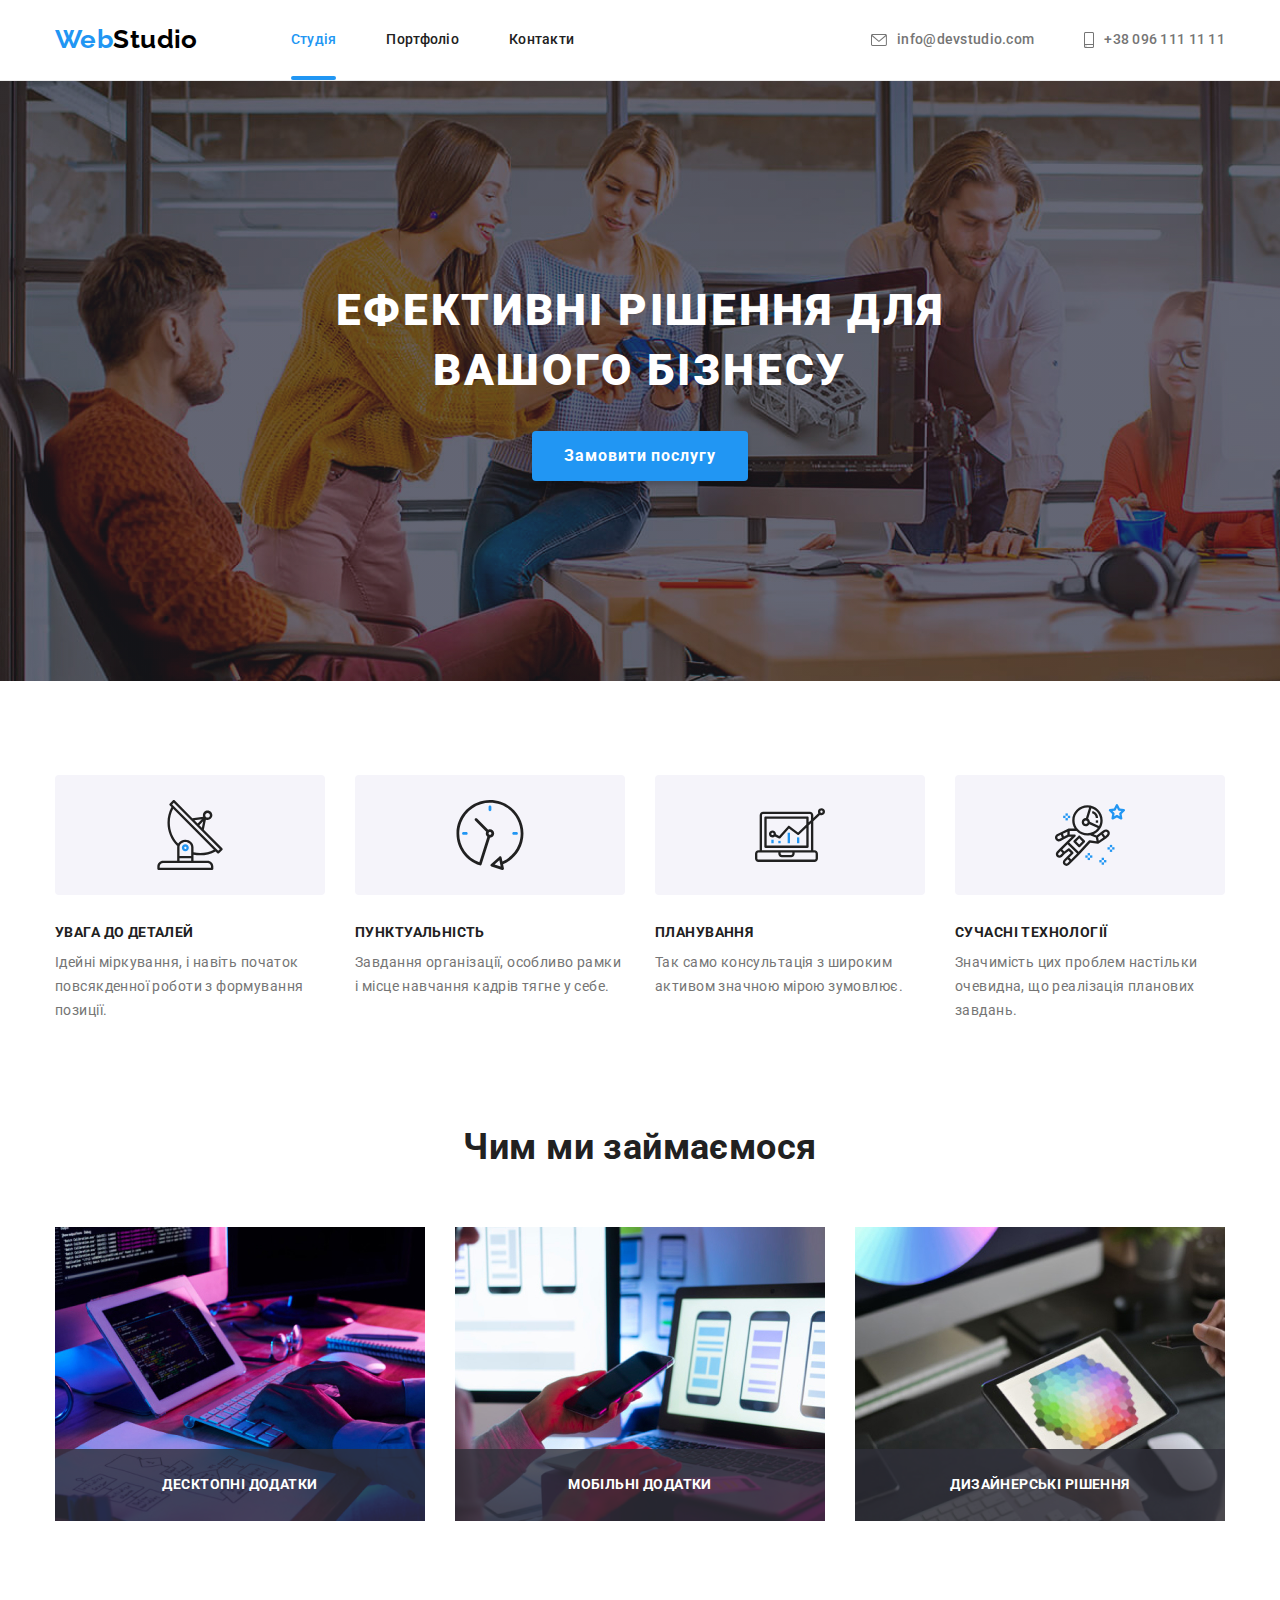
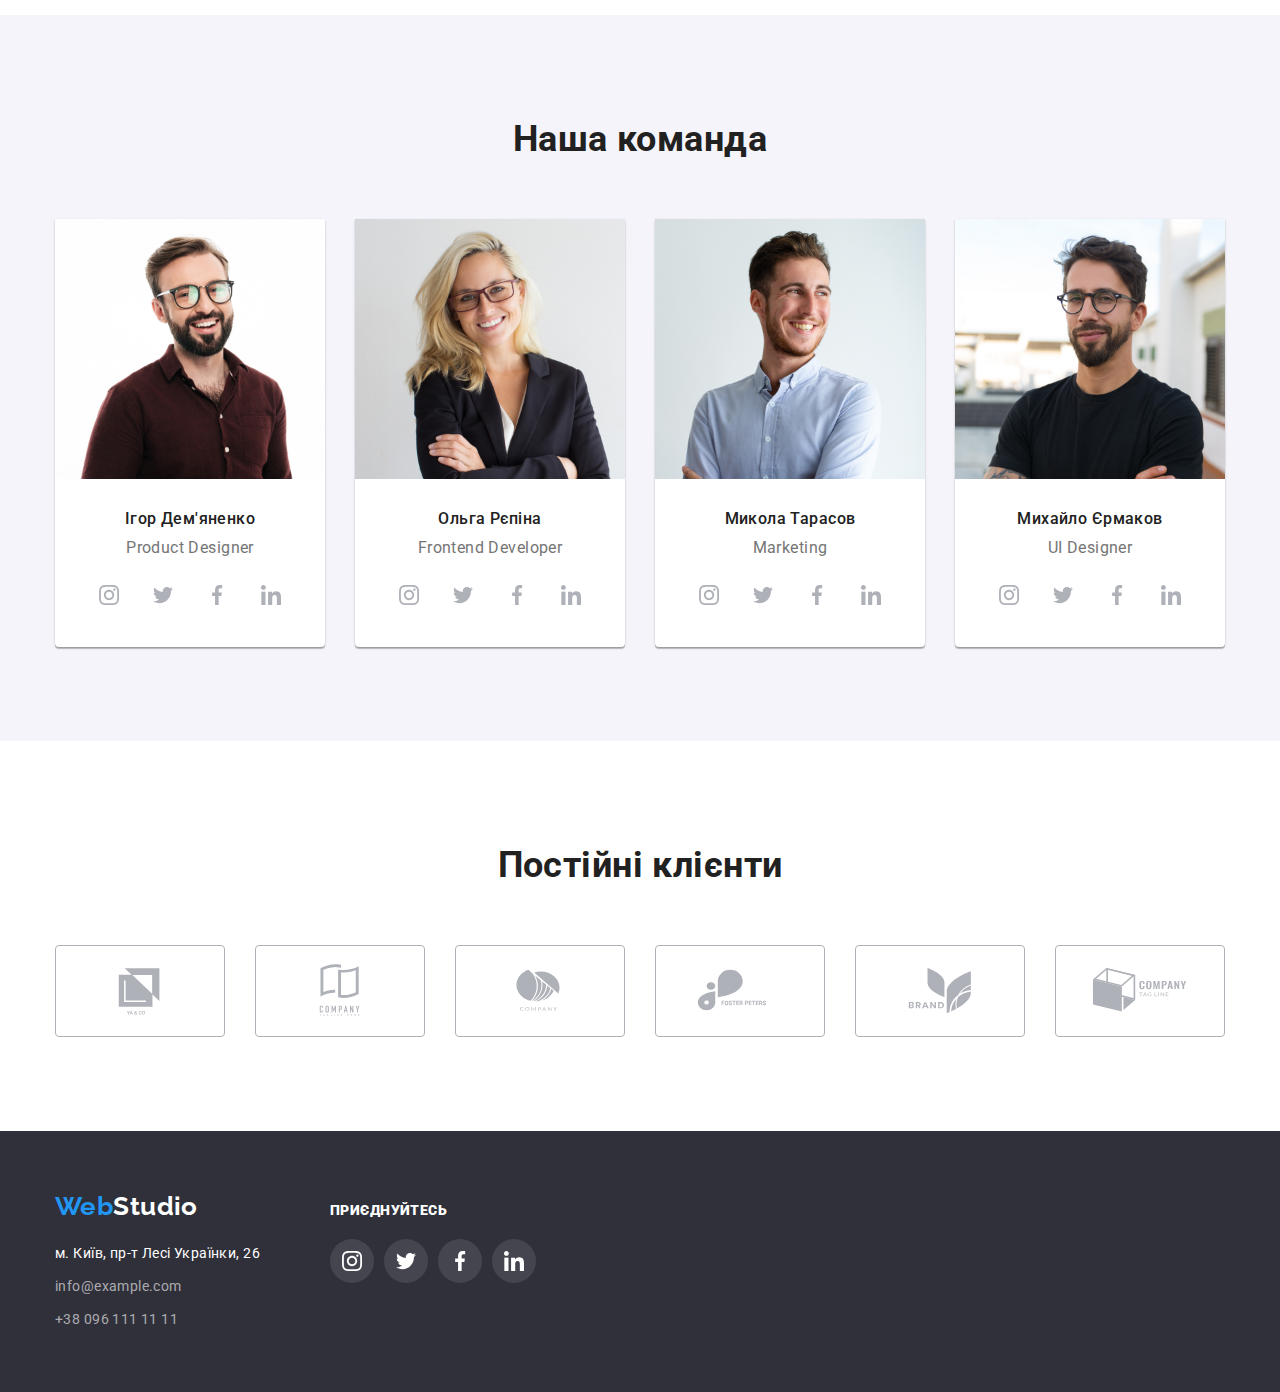
==== commit c3519c67: "1" ====
--- a/index.html
+++ b/index.html
@@ -131,7 +131,7 @@
 								width="370"
 								height="294" />
 							<div class="we-do-label">
-								<h3 class="we-do-text">Десктопні додатки</h3>
+								<p class="we-do-text">Десктопні додатки</p>
 							</div>
 						</li>
 						<li class="what-we-do-item">
@@ -141,7 +141,7 @@
 								width="370"
 								height="294" />
 							<div class="we-do-label">
-								<h3 class="we-do-text">Мобільні додатки</h3>
+								<p class="we-do-text">Мобільні додатки</p>
 							</div>
 						</li>
 						<li class="what-we-do-item">
@@ -151,7 +151,7 @@
 								width="370"
 								height="294" />
 							<div class="we-do-label">
-								<h3 class="we-do-text">Дизайнерські рішення</h3>
+								<p class="we-do-text">Дизайнерські рішення</p>
 							</div>
 						</li>
 					</ul>
@@ -425,16 +425,6 @@
 					</ul>
 				</div>
 			</section>
-			<!-- MODAL WINDOW -->
-			<div data-modal class="backdrop is-hidden">
-				<div class="modal">
-					<button data-modal-close class="close-button" type="button">
-						<svg class="close-icon" width="18" height="18">
-							<use href="./images/symbol-defs.svg#close-modal"></use>
-						</svg>
-					</button>
-				</div>
-			</div>
 		</main>
 		<!-- FOOTER -->
 		<footer id="footer-link" class="page-footer">
@@ -514,6 +504,16 @@
 				</div>
 			</div>
 		</footer>
+		<!-- MODAL WINDOW -->
+		<div data-modal class="backdrop is-hidden">
+			<div class="modal">
+				<button data-modal-close class="close-button" type="button">
+					<svg class="close-icon" width="18" height="18">
+						<use href="./images/symbol-defs.svg#close-modal"></use>
+					</svg>
+				</button>
+			</div>
+		</div>
 		<!-- SCRIPT -->
 		<script src="./js/modal.js"></script>
 	</body>
--- a/css/styles.css
+++ b/css/styles.css
@@ -348,14 +348,16 @@
 }
 .we-do-label {
 	display: flex;
+	justify-content: center;
+	align-items: center;
 	width: 100%;
+	height: 72px;
 	background-color: rgba(47, 48, 58, 0.8);
 	position: absolute;
 	bottom: 0;
 	left: 0;
 }
 .we-do-text {
-	margin: 27px auto;
 	color: var(--main-color);
 	font-weight: var(--font-weight-bold);
 	font-size: var(--stnd-font-size);
@@ -420,6 +422,7 @@
 }
 .social-icon {
 	fill: #afb1b8;
+	transition: fill 250ms cubic-bezier(0.4, 0, 0.2, 1);
 }
 .social-links:hover,
 .social-links:focus {
@@ -457,7 +460,7 @@
 }
 .customer-icon {
 	fill: #afb1b8;
-	transition: 250ms cubic-bezier(0.4, 0, 0.2, 1);
+	transition: fill 250ms cubic-bezier(0.4, 0, 0.2, 1);
 }
 .customer-link:hover .customer-icon,
 .customer-link:focus .customer-icon {
@@ -502,15 +505,15 @@
 	transition: transform 250ms cubic-bezier(0.4, 0, 0.2, 1);
 }
 .close-button {
+	position: absolute;
+	top: 8px;
+	right: 8px;
 	display: flex;
 	justify-content: center;
 	align-items: center;
 	width: 30px;
 	height: 30px;
 	padding: 0;
-	margin-left: auto;
-	margin-top: 8px;
-	margin-right: 8px;
 	background-color: var(--main-color);
 	border: 1px solid rgba(0, 0, 0, 0.1);
 	border-radius: 50%;
@@ -594,7 +597,6 @@
 	border-left: 1px solid #eeeeee;
 	border-right: 1px solid #eeeeee;
 	padding: 20px 24px;
-	padding: 20px 24px;
 }
 .portfolio-title {
 	margin-bottom: 4px;
